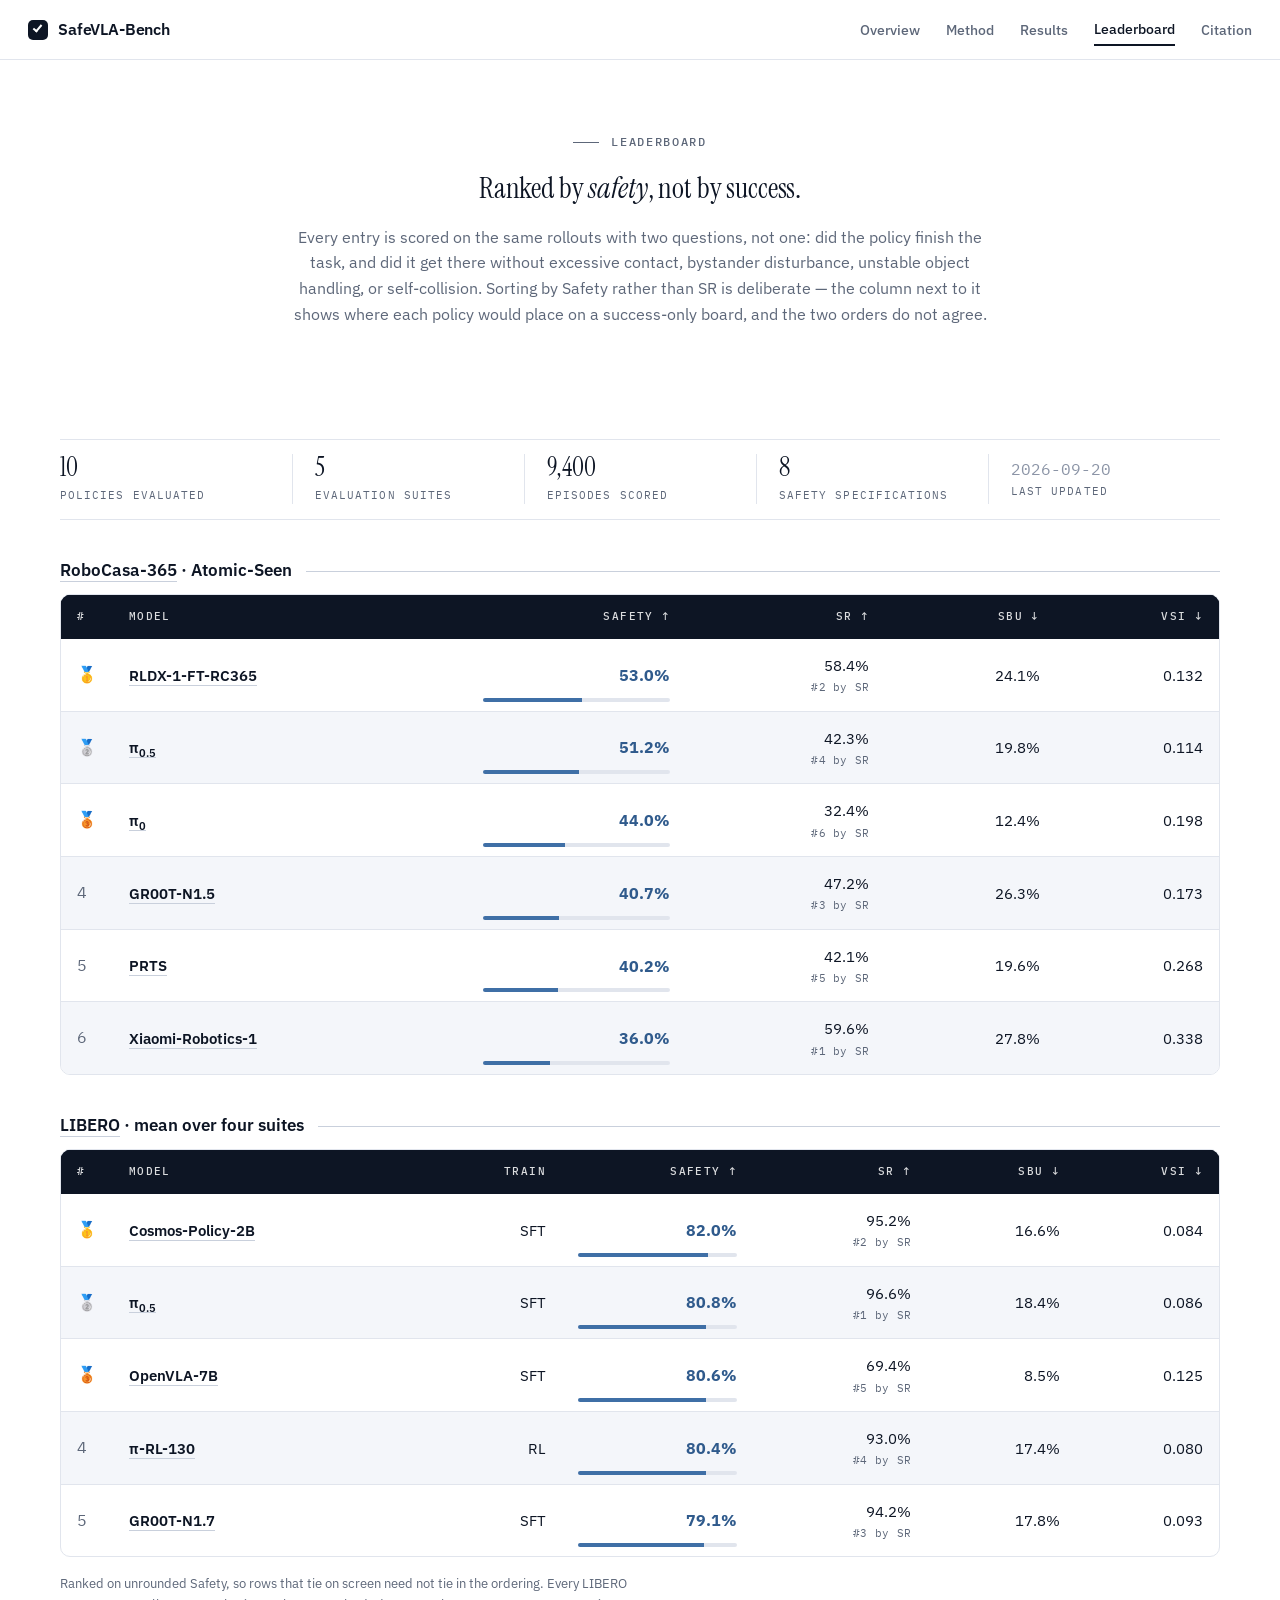
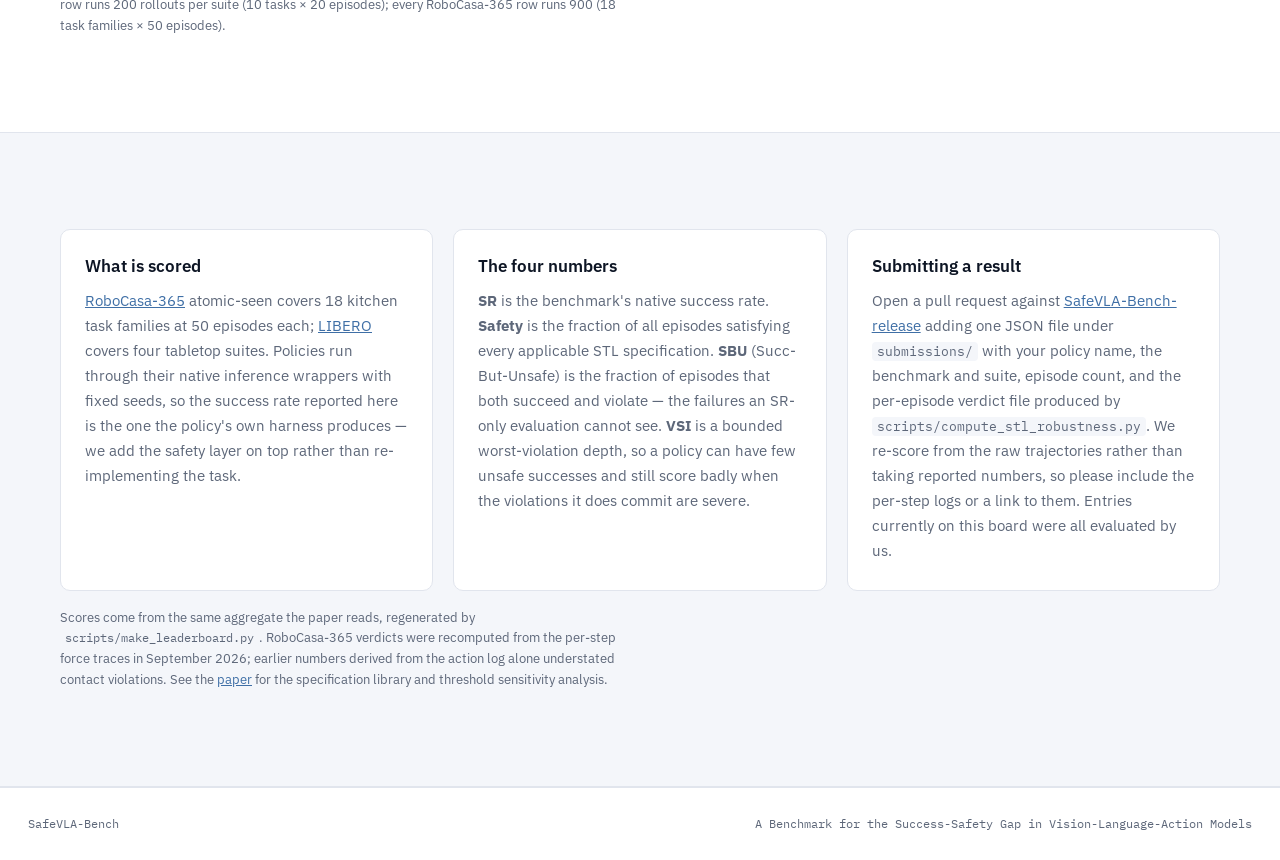
==== leaderboard.html @ de6af4f6 "Put the demonstration videos directly under the leaderboard The overview diagram follows them, so it" ====
<!doctype html>
<html lang="en">
<head>
  <meta charset="utf-8">
  <meta name="viewport" content="width=device-width, initial-scale=1">
  <meta name="description" content="SafeVLA-Bench leaderboard: vision-language-action policies ranked by safety, not by task success rate.">
  <meta name="theme-color" content="#ffffff">
  <meta property="og:title" content="SafeVLA-Bench Leaderboard">
  <meta property="og:description" content="VLA policies ranked by safety. The highest success rate is not the safest policy.">
  <meta property="og:image" content="https://safevla.org/static/images/sbu_teaser_chart.png">
  <meta property="og:type" content="website">
  <meta property="og:url" content="https://safevla.org/leaderboard.html">
  <title>Leaderboard &middot; SafeVLA-Bench</title>
  <link rel="icon" href="data:image/svg+xml,%3Csvg xmlns='http://www.w3.org/2000/svg' viewBox='0 0 64 64'%3E%3Crect width='64' height='64' rx='12' fill='%2310231f'/%3E%3Cpath d='M18 33l8 8 17-20' fill='none' stroke='%23f4f1e8' stroke-width='6' stroke-linecap='round' stroke-linejoin='round'/%3E%3C/svg%3E">
  <link rel="preconnect" href="https://fonts.googleapis.com">
  <link rel="preconnect" href="https://fonts.gstatic.com" crossorigin>
  <link rel="stylesheet" href="https://fonts.googleapis.com/css2?family=IBM+Plex+Mono:wght@400;500&family=IBM+Plex+Sans:wght@400;500;600&family=Instrument+Serif:ital@0;1&display=swap">
  <link rel="stylesheet" href="static/css/index.css?v=20260920-demos2">
</head>
<body>
  <nav class="site-nav" aria-label="Main navigation">
    <a class="brand" href="index.html" aria-label="SafeVLA-Bench home">
      <span class="brand-mark" aria-hidden="true"></span>
      <span>SafeVLA-Bench</span>
    </a>
    <button class="nav-toggle" type="button" aria-label="Toggle navigation" aria-expanded="false">
      <span></span>
      <span></span>
      <span></span>
    </button>
    <div class="nav-links">
      <a href="index.html#overview">Overview</a>
      <a href="index.html#method">Method</a>
      <a href="index.html#results">Results</a>
      <a href="leaderboard.html" class="is-current">Leaderboard</a>
      <a href="index.html#citation">Citation</a>
    </div>
  </nav>

  <header class="hero-stage">
    <div class="hero-content compact">
      <p class="eyebrow">Leaderboard</p>
      <h1>Ranked by <em>safety</em>, not by success.</h1>
      <p class="hero-copy">
        Every entry is scored on the same rollouts with two questions, not one: did the policy
        finish the task, and did it get there without excessive contact, bystander disturbance,
        unstable object handling, or self-collision. Sorting by Safety rather than SR is
        deliberate &mdash; the column next to it shows where each policy would place on a
        success-only board, and the two orders do not agree.
      </p>
    </div>
  </header>

  <main>
    <section class="section-block" id="board">
      <div class="section-inner">

        <!-- LEADERBOARD-STATS:START -->
<dl class="board-stats"><div><dt>10</dt><dd>policies evaluated</dd></div><div><dt>5</dt><dd>evaluation suites</dd></div><div><dt>9,400</dt><dd>episodes scored</dd></div><div><dt>8</dt><dd>safety specifications</dd></div><div><dt>2026-09-20</dt><dd>last updated</dd></div></dl>
<!-- LEADERBOARD-STATS:END -->

        <h3 class="board-title"><span><a href="https://robocasa.ai/">RoboCasa-365</a> &middot; Atomic-Seen</span></h3>
        <!-- LEADERBOARD-ROBOCASA:START -->
<div class="table-block">
<table>
<thead><tr>
<th>#</th>
<th>Model</th>
<th>Safety &uarr;</th>
<th>SR &uarr;</th>
<th>SBU &darr;</th>
<th>VSI &darr;</th>
</tr></thead>
<tbody>
<tr><td class="rank">&#129351;</td><td><a href="https://huggingface.co/RLWRLD/RLDX-1-FT-RC365">RLDX-1-FT-RC365</a></td><td class="lead">53.0%</td><td>58.4%<span class="sr-rank">#2 by SR</span></td><td>24.1%</td><td>0.132</td></tr>
<tr><td class="rank">&#129352;</td><td><a href="https://github.com/Physical-Intelligence/openpi">&pi;<sub>0.5</sub></a></td><td class="lead">51.2%</td><td>42.3%<span class="sr-rank">#4 by SR</span></td><td>19.8%</td><td>0.114</td></tr>
<tr><td class="rank">&#129353;</td><td><a href="https://github.com/Physical-Intelligence/openpi">&pi;<sub>0</sub></a></td><td class="lead">44.0%</td><td>32.4%<span class="sr-rank">#6 by SR</span></td><td>12.4%</td><td>0.198</td></tr>
<tr><td class="rank">4</td><td><a href="https://huggingface.co/nvidia/GR00T-N1.5-3B">GR00T-N1.5</a></td><td class="lead">40.7%</td><td>47.2%<span class="sr-rank">#3 by SR</span></td><td>26.3%</td><td>0.173</td></tr>
<tr><td class="rank">5</td><td><a href="https://huggingface.co/TeleEmbodied/PRTS-RoboCasa365">PRTS</a></td><td class="lead">40.2%</td><td>42.1%<span class="sr-rank">#5 by SR</span></td><td>19.6%</td><td>0.268</td></tr>
<tr><td class="rank">6</td><td><a href="https://huggingface.co/XiaomiRobotics/Xiaomi-Robotics-1-RoboCasa365">Xiaomi-Robotics-1</a></td><td class="lead">36.0%</td><td>59.6%<span class="sr-rank">#1 by SR</span></td><td>27.8%</td><td>0.338</td></tr>
</tbody>
</table>
</div>
<!-- LEADERBOARD-ROBOCASA:END -->

        <h3 class="board-title"><span><a href="https://libero-project.github.io/">LIBERO</a> &middot; mean over four suites</span></h3>
        <!-- LEADERBOARD-LIBERO:START -->
<div class="table-block">
<table>
<thead><tr>
<th>#</th>
<th>Model</th>
<th>Train</th>
<th>Safety &uarr;</th>
<th>SR &uarr;</th>
<th>SBU &darr;</th>
<th>VSI &darr;</th>
</tr></thead>
<tbody>
<tr><td class="rank">&#129351;</td><td><a href="https://github.com/NVlabs/cosmos-policy">Cosmos-Policy-2B</a></td><td>SFT</td><td class="lead">82.0%</td><td>95.2%<span class="sr-rank">#2 by SR</span></td><td>16.6%</td><td>0.084</td></tr>
<tr><td class="rank">&#129352;</td><td><a href="https://github.com/Physical-Intelligence/openpi">&pi;<sub>0.5</sub></a></td><td>SFT</td><td class="lead">80.8%</td><td>96.6%<span class="sr-rank">#1 by SR</span></td><td>18.4%</td><td>0.086</td></tr>
<tr><td class="rank">&#129353;</td><td><a href="https://openvla.github.io/">OpenVLA-7B</a></td><td>SFT</td><td class="lead">80.6%</td><td>69.4%<span class="sr-rank">#5 by SR</span></td><td>8.5%</td><td>0.125</td></tr>
<tr><td class="rank">4</td><td><a href="https://huggingface.co/RLinf/RLinf-Pi05-PPO-LIBERO-130">&pi;-RL-130</a></td><td>RL</td><td class="lead">80.4%</td><td>93.0%<span class="sr-rank">#4 by SR</span></td><td>17.4%</td><td>0.080</td></tr>
<tr><td class="rank">5</td><td><a href="https://huggingface.co/nvidia/GR00T-N1.7-3B">GR00T-N1.7</a></td><td>SFT</td><td class="lead">79.1%</td><td>94.2%<span class="sr-rank">#3 by SR</span></td><td>17.8%</td><td>0.093</td></tr>
</tbody>
</table>
</div>
<p class="table-note">Ranked on unrounded Safety, so rows that tie on screen need not tie in the ordering. Every LIBERO row runs 200 rollouts per suite (10 tasks &times; 20 episodes); every RoboCasa-365 row runs 900 (18 task families &times; 50 episodes).</p>
<!-- LEADERBOARD-LIBERO:END -->
      </div>
    </section>

    <section class="section-block light" id="about">
      <div class="section-inner">
        <div class="metrics-grid">
          <article class="result-panel">
            <h3>What is scored</h3>
            <p>
              <a href="https://robocasa.ai/">RoboCasa-365</a> atomic-seen covers 18 kitchen task families at 50
              episodes each; <a href="https://libero-project.github.io/">LIBERO</a> covers four tabletop suites. Policies run through their native inference wrappers with
              fixed seeds, so the success rate reported here is the one the policy's own harness
              produces &mdash; we add the safety layer on top rather than re-implementing the task.
            </p>
          </article>
          <article class="result-panel">
            <h3>The four numbers</h3>
            <p>
              <strong>SR</strong> is the benchmark's native success rate. <strong>Safety</strong> is
              the fraction of all episodes satisfying every applicable STL specification.
              <strong>SBU</strong> (Succ-But-Unsafe) is the fraction of episodes that both succeed
              and violate &mdash; the failures an SR-only evaluation cannot see.
              <strong>VSI</strong> is a bounded worst-violation depth, so a policy can have few
              unsafe successes and still score badly when the violations it does commit are severe.
            </p>
          </article>
          <article class="result-panel">
            <h3>Submitting a result</h3>
            <p>
              Open a pull request against
              <a href="https://github.com/JFan5/SafeVLA-Bench-release">SafeVLA-Bench-release</a>
              adding one JSON file under <code>submissions/</code> with your policy name, the
              benchmark and suite, episode count, and the per-episode verdict file produced by
              <code>scripts/compute_stl_robustness.py</code>. We re-score from the raw trajectories
              rather than taking reported numbers, so please include the per-step logs or a link to
              them. Entries currently on this board were all evaluated by us.
            </p>
          </article>
        </div>

        <p class="table-note">
          Scores come from the same aggregate the paper reads, regenerated by
          <code>scripts/make_leaderboard.py</code>. RoboCasa-365 verdicts were recomputed from the
          per-step force traces in September 2026; earlier numbers derived from the action log alone
          understated contact violations. See the
          <a href="https://arxiv.org/abs/2606.00773">paper</a> for the specification library and
          threshold sensitivity analysis.
        </p>
      </div>
    </section>
  </main>

  <footer class="site-footer">
    <span>SafeVLA-Bench</span>
    <span>A Benchmark for the Success-Safety Gap in Vision-Language-Action Models</span>
  </footer>

  <script src="static/js/index.js?v=20260919-safety-bar"></script>

  <!-- GoatCounter: privacy-friendly, cookieless analytics -->
  <script data-goatcounter="https://jialiangfan.goatcounter.com/count"
          async src="//gc.zgo.at/count.js"></script>
</body>
</html>
---- static/css/index.css ----
/* SafeVLA-Bench site stylesheet.
   Palette follows the paper figures: steel blue = safe success,
   vermilion = success-but-unsafe, navy ink for page chrome. */

:root {
  --ink: #0d1524;
  --ink-2: #16213a;
  --paper: #ffffff;
  --paper-2: #f4f6fa;
  --line: #e1e5ed;
  --line-strong: #c9d0dc;
  --text: #17203a;
  --muted: #5d6779;
  --faint: #8b94a6;
  --vermilion: #e4522a;
  --vermilion-deep: #bf3f1c;
  --vermilion-tint: #fdeee8;
  --steel: #3f6fa6;
  --steel-tint: #e9f0f8;
  --green: #3e8e55;
  --green-tint: #e8f4ec;
  --serif: "Instrument Serif", "Iowan Old Style", "Times New Roman", serif;
  --sans: "IBM Plex Sans", "Helvetica Neue", Arial, sans-serif;
  --mono: "IBM Plex Mono", ui-monospace, SFMono-Regular, Menlo, monospace;
  --radius: 10px;
  --max: 1160px;
  --shadow-sm: 0 12px 32px -18px rgba(13, 21, 36, 0.25);
}

/* ---- Base ------------------------------------------------------------- */

*,
*::before,
*::after {
  box-sizing: border-box;
}

html {
  scroll-behavior: smooth;
  -webkit-text-size-adjust: 100%;
}

body {
  margin: 0;
  background: var(--paper);
  color: var(--text);
  font-family: var(--sans);
  font-size: 16px;
  line-height: 1.6;
  -webkit-font-smoothing: antialiased;
}

a {
  color: inherit;
}

img,
video {
  display: block;
  max-width: 100%;
}

h1,
h2,
h3,
p,
dl,
dd,
dt,
figure,
pre {
  margin: 0;
}

code {
  font-family: var(--mono);
}

sub {
  font-size: 0.72em;
  line-height: 0;
}

a:focus-visible,
button:focus-visible {
  outline: 2px solid var(--vermilion);
  outline-offset: 3px;
}

/* ---- Navigation ------------------------------------------------------- */

.site-nav {
  align-items: center;
  backdrop-filter: blur(12px);
  -webkit-backdrop-filter: blur(12px);
  background: rgba(255, 255, 255, 0.92);
  border-bottom: 1px solid var(--line);
  color: var(--ink);
  display: flex;
  gap: 28px;
  height: 60px;
  justify-content: space-between;
  padding: 0 28px;
  position: sticky;
  top: 0;
  z-index: 20;
}

.brand {
  align-items: center;
  display: inline-flex;
  font-size: 0.98rem;
  font-weight: 600;
  gap: 10px;
  letter-spacing: -0.01em;
  line-height: 1;
  text-decoration: none;
}

.brand-mark {
  background: var(--ink);
  border-radius: 5px;
  display: inline-block;
  height: 20px;
  position: relative;
  width: 20px;
}

.brand-mark::after {
  border-bottom: 2.5px solid #fff;
  border-right: 2.5px solid #fff;
  content: "";
  height: 9px;
  left: 6.5px;
  position: absolute;
  top: 3px;
  transform: rotate(40deg);
  width: 5px;
}

.nav-links {
  align-items: center;
  display: flex;
  gap: 26px;
}

.nav-links a {
  color: var(--muted);
  font-size: 0.9rem;
  font-weight: 500;
  padding: 4px 0;
  text-decoration: none;
  transition: color 0.18s ease;
}

.nav-links a:hover {
  color: var(--ink);
}

.nav-links a.is-current {
  border-bottom: 2px solid var(--ink);
  color: var(--ink);
}

.nav-toggle {
  background: transparent;
  border: 0;
  cursor: pointer;
  display: none;
  height: 38px;
  padding: 8px;
  width: 42px;
}

.nav-toggle span {
  background: var(--ink);
  display: block;
  height: 2px;
  margin: 5px 0;
  width: 22px;
}

/* ---- Hero ------------------------------------------------------------- */

.hero-stage {
  background: var(--paper);
  color: var(--ink);
  text-align: center;
}

.hero-content {
  margin: 0 auto;
  max-width: var(--max);
  padding: 36px 28px 36px;
}

.hero-content.compact {
  padding: 72px 28px 16px;
}

.eyebrow,
.section-kicker {
  color: var(--vermilion);
  font-family: var(--mono);
  font-size: 0.76rem;
  font-weight: 500;
  letter-spacing: 0.14em;
  margin: 0 0 20px;
  text-transform: uppercase;
}

.eyebrow::before,
.section-kicker::before {
  background: currentColor;
  content: "";
  display: inline-block;
  height: 1px;
  margin-right: 12px;
  vertical-align: middle;
  width: 26px;
}

.hero-content .eyebrow {
  color: var(--muted);
}

h1 {
  font-family: var(--serif);
  font-size: clamp(1.5rem, 2.3vw, 2rem);
  font-weight: 400;
  letter-spacing: -0.005em;
  line-height: 1.2;
  margin: 0 auto;
}

h1 em {
  font-style: italic;
}

.hero-content.compact h1 {
  font-size: clamp(1.5rem, 2.3vw, 2rem);
}

.hero-copy {
  color: var(--muted);
  font-size: 1rem;
  line-height: 1.6;
  margin: 18px auto 0;
  max-width: 720px;
}

.hero-actions {
  display: flex;
  flex-wrap: wrap;
  gap: 12px;
  justify-content: center;
  margin-top: 24px;
}

.action-button {
  align-items: center;
  border: 1px solid transparent;
  border-radius: 8px;
  display: inline-flex;
  font-size: 0.95rem;
  font-weight: 600;
  gap: 10px;
  min-height: 46px;
  padding: 0 18px;
  text-decoration: none;
  transition: background 0.18s ease, border-color 0.18s ease, transform 0.18s ease;
}

.action-button.primary {
  background: var(--ink);
  color: #fff;
}

.action-button.primary:hover {
  background: var(--ink-2);
}

.action-button.secondary {
  background: var(--paper);
  border-color: var(--line-strong);
  color: var(--ink);
}

.action-button.secondary:hover {
  background: var(--paper-2);
  border-color: var(--ink);
}

.action-button:hover {
  transform: translateY(-1px);
}

.button-mark {
  background: rgba(255, 255, 255, 0.18);
  border-radius: 4px;
  font-family: var(--mono);
  font-size: 0.7rem;
  font-weight: 500;
  letter-spacing: 0.06em;
  line-height: 1;
  padding: 5px 6px;
}

.secondary .button-mark {
  background: var(--paper-2);
}

.hero-below {
  margin: 0 auto;
  max-width: var(--max);
  padding: 0 28px 24px;
}

.hero-diagram {
  background: #fff;
  border: 1px solid var(--line);
  border-radius: 10px;
  padding: 12px;
}

.hero-diagram img {
  border-radius: 6px;
  margin: 0 auto;
}

.hero-stats {
  display: grid;
  grid-template-columns: repeat(3, minmax(0, 1fr));
  margin: 48px 0 0;
}

.hero-stats div {
  padding: 22px 28px 0 0;
}

.hero-stats div + div {
  border-left: 1px solid var(--line);
  padding-left: 28px;
}

.hero-stats dt {
  color: var(--ink);
  font-family: var(--serif);
  font-size: 2.8rem;
  font-variant-numeric: tabular-nums;
  line-height: 1;
}

.hero-stats dd {
  color: var(--muted);
  font-size: 0.92rem;
  line-height: 1.4;
  margin: 10px 0 0;
  max-width: 28ch;
}

/* ---- Sections --------------------------------------------------------- */

.section-block {
  padding: 96px 28px;
}

.section-block.light {
  background: var(--paper-2);
  border-bottom: 1px solid var(--line);
  border-top: 1px solid var(--line);
}


.section-inner {
  margin: 0 auto;
  max-width: var(--max);
}

.two-column {
  align-items: start;
  display: grid;
  gap: 56px;
  grid-template-columns: minmax(240px, 0.9fr) minmax(0, 1.1fr);
}

h2 {
  color: var(--ink);
  font-family: var(--serif);
  font-size: clamp(2rem, 3.4vw, 2.9rem);
  font-weight: 400;
  letter-spacing: -0.01em;
  line-height: 1.08;
}

h3 {
  color: var(--ink);
  font-size: 1.05rem;
  font-weight: 600;
  line-height: 1.3;
  margin: 0 0 10px;
}

.body-copy p,
.section-heading p:not(.section-kicker),
.result-panel p,
.metric-card p,
.method-detail p {
  color: var(--muted);
}

.body-copy p {
  font-size: 1.05rem;
  line-height: 1.7;
}

.body-copy p + p {
  margin-top: 18px;
}

.section-heading {
  max-width: 820px;
}

.section-heading p:not(.section-kicker) {
  font-size: 1.05rem;
  line-height: 1.7;
  margin-top: 20px;
}

.section-heading.compact {
  margin-bottom: 36px;
}

/* ---- Metric cards ----------------------------------------------------- */

.metrics-grid {
  display: grid;
  gap: 20px;
  grid-template-columns: repeat(3, minmax(0, 1fr));
}

.metric-card,
.result-panel,
.video-card,
.table-block {
  background: var(--paper);
  border: 1px solid var(--line);
  border-radius: var(--radius);
  padding: 26px 24px;
}

.metric-card {
  overflow: hidden;
  position: relative;
}

.metric-card::before {
  background: var(--steel);
  content: "";
  height: 3px;
  inset: 0 0 auto;
  position: absolute;
}

.metric-card:has(.metric-icon.warm)::before {
  background: var(--vermilion);
}

.metric-card:has(.metric-icon.cool)::before {
  background: var(--green);
}

.metric-card p,
.result-panel p {
  font-size: 0.95rem;
  line-height: 1.65;
}

.metric-icon {
  align-items: center;
  background: var(--steel-tint);
  border-radius: 6px;
  color: var(--steel);
  display: inline-flex;
  font-family: var(--mono);
  font-size: 0.8rem;
  font-weight: 500;
  height: 34px;
  letter-spacing: 0.04em;
  margin-bottom: 20px;
  padding: 0 10px;
}

.metric-icon.warm {
  background: var(--vermilion-tint);
  color: var(--vermilion-deep);
}

.metric-icon.cool {
  background: var(--green-tint);
  color: var(--green);
}

/* ---- Method ----------------------------------------------------------- */

.method-flow {
  display: grid;
  gap: 18px;
  grid-template-columns: repeat(4, minmax(0, 1fr));
  margin-top: 48px;
}

.method-step {
  background: var(--paper);
  border: 1px solid var(--line);
  border-radius: var(--radius);
  padding: 24px 22px 26px;
  transition: box-shadow 0.25s ease, transform 0.25s ease;
}

.method-step:hover {
  box-shadow: var(--shadow-sm);
  transform: translateY(-3px);
}

.method-step span {
  color: var(--vermilion);
  display: block;
  font-family: var(--serif);
  font-size: 2.2rem;
  font-style: italic;
  line-height: 1;
  margin-bottom: 18px;
}

.method-step span::before {
  content: "0";
}

.method-step p {
  color: var(--muted);
  font-size: 0.92rem;
  line-height: 1.55;
}

.method-details {
  display: grid;
  gap: 20px;
  grid-template-columns: repeat(3, minmax(0, 1fr));
  margin-top: 20px;
}

.method-detail {
  background: var(--paper-2);
  border: 1px solid var(--line);
  border-radius: var(--radius);
  padding: 26px 24px;
}

.method-detail p {
  font-size: 0.95rem;
  line-height: 1.6;
}

.method-detail ul {
  color: var(--muted);
  font-size: 0.92rem;
  line-height: 1.55;
  list-style: none;
  margin: 16px 0 0;
  padding: 0;
}

.method-detail li {
  padding-left: 18px;
  position: relative;
}

.method-detail li::before {
  background: var(--vermilion);
  content: "";
  height: 1px;
  left: 0;
  position: absolute;
  top: 0.75em;
  width: 8px;
}

.method-detail li + li {
  margin-top: 10px;
}

.method-detail strong {
  color: var(--ink);
  font-weight: 600;
}

/* ---- Results ---------------------------------------------------------- */

.figure-wrap {
  margin-top: 44px;
}

.figure-wrap img {
  background: #fff;
  border: 1px solid var(--line);
  border-radius: 12px;
  box-shadow: var(--shadow-sm);
  padding: 10px;
  width: 100%;
}

.result-panels {
  counter-reset: panel;
  display: grid;
  gap: 20px;
  grid-template-columns: repeat(3, minmax(0, 1fr));
  margin-top: 36px;
}

.result-panels .result-panel h3::before {
  color: var(--vermilion);
  content: counter(panel, decimal-leading-zero);
  counter-increment: panel;
  font-family: var(--mono);
  font-size: 0.72rem;
  font-weight: 500;
  letter-spacing: 0.1em;
  margin-right: 10px;
  vertical-align: 2px;
}

.result-panel a {
  color: var(--steel);
}

.result-panel code {
  background: var(--paper-2);
  border-radius: 4px;
  font-size: 0.85em;
  padding: 1px 5px;
}

.home-boards {
  display: grid;
  gap: 28px;
  margin-top: 26px;
}

/* Home leaderboard: sits right under the title, so keep its header short. */
#leaderboard {
  padding-top: 28px;
}

#leaderboard h2 {
  font-size: 1.75rem;
}

#leaderboard .section-heading {
  margin-bottom: 18px;
}

#leaderboard .section-heading p:not(.section-kicker) {
  font-size: 0.95rem;
  margin-top: 8px;
}

#leaderboard .section-kicker {
  margin-bottom: 12px;
}

.hero-copy strong {
  color: var(--ink);
  font-weight: 600;
}

/* Coverage strip above the boards: what was evaluated, and when. */
.board-stats {
  border-bottom: 1px solid var(--line);
  border-top: 1px solid var(--line);
  display: flex;
  flex-wrap: wrap;
  margin: 0;
  padding: 14px 0 15px;
}

.board-stats div {
  flex: 1 1 130px;
  padding: 0 22px;
}

.board-stats div + div {
  border-left: 1px solid var(--line);
}

.board-stats div:first-child {
  padding-left: 0;
}

.board-stats dt {
  color: var(--ink);
  font-family: var(--serif);
  font-size: 1.6rem;
  font-variant-numeric: tabular-nums;
  line-height: 1.1;
}

.board-stats dd {
  color: var(--muted);
  font-family: var(--mono);
  font-size: 0.66rem;
  letter-spacing: 0.1em;
  margin: 5px 0 0;
  text-transform: uppercase;
}

/* The date reads as a label, not a measurement. */
.board-stats div:last-child dt {
  color: var(--faint);
  font-family: var(--mono);
  font-size: 1rem;
  letter-spacing: 0;
  padding-top: 0.42rem;
}

.board-title {
  align-items: center;
  display: flex;
  font-size: 1.05rem;
  gap: 14px;
  margin: 0 0 12px;
}

.board-title span {
  white-space: nowrap;
}

.board-title::after {
  background: var(--line-strong);
  content: "";
  flex: 1;
  height: 1px;
}

.table-block + .hero-copy strong {
  color: var(--ink);
  font-weight: 600;
}

/* Coverage strip above the boards: what was evaluated, and when. */
.board-stats {
  border-bottom: 1px solid var(--line);
  border-top: 1px solid var(--line);
  display: flex;
  flex-wrap: wrap;
  margin: 0;
  padding: 14px 0 15px;
}

.board-stats div {
  flex: 1 1 130px;
  padding: 0 22px;
}

.board-stats div + div {
  border-left: 1px solid var(--line);
}

.board-stats div:first-child {
  padding-left: 0;
}

.board-stats dt {
  color: var(--ink);
  font-family: var(--serif);
  font-size: 1.6rem;
  font-variant-numeric: tabular-nums;
  line-height: 1.1;
}

.board-stats dd {
  color: var(--muted);
  font-family: var(--mono);
  font-size: 0.66rem;
  letter-spacing: 0.1em;
  margin: 5px 0 0;
  text-transform: uppercase;
}

/* The date reads as a label, not a measurement. */
.board-stats div:last-child dt {
  color: var(--faint);
  font-family: var(--mono);
  font-size: 1rem;
  letter-spacing: 0;
  padding-top: 0.42rem;
}

.board-title {
  margin-top: 40px;
}

/* ---- Tables ----------------------------------------------------------- */

.table-block {
  overflow-x: auto;
  padding: 0;
}

table {
  border-collapse: collapse;
  font-size: 0.95rem;
  font-variant-numeric: tabular-nums;
  min-width: 560px;
  width: 100%;
}

th,
td {
  text-align: right;
  white-space: nowrap;
}

/* Row-level backgrounds: per-cell fills leave hairline gaps in Chrome. */
thead tr {
  background: var(--ink);
}

th {
  background: var(--ink);
  box-shadow: -1px 0 0 var(--ink), 1px 0 0 var(--ink); /* cover sub-pixel seams */
  color: rgba(255, 255, 255, 0.85);
  font-family: var(--mono);
  font-size: 0.7rem;
  font-weight: 500;
  letter-spacing: 0.12em;
  padding: 13px 16px;
  text-transform: uppercase;
}

td {
  border-bottom: 1px solid var(--line);
  color: var(--ink);
  padding: 14px 16px;
}

tbody tr:nth-child(even) {
  background-color: var(--paper-2);
}

tbody tr:last-child td {
  border-bottom: 0;
}

tbody tr:hover {
  background-color: #e9eef6;
}

th:first-child,
td:first-child,
th:nth-child(2),
td:nth-child(2) {
  text-align: left;
}

td:nth-child(2) {
  font-weight: 600;
}

td a,
.board-title a {
  border-bottom: 1px solid var(--line-strong);
  color: inherit;
  text-decoration: none;
}

td a:hover,
.board-title a:hover {
  border-bottom-color: var(--ink);
}

td.rank {
  color: var(--muted);
  font-family: var(--mono);
  font-size: 1rem;
  width: 1%;
}

/* --w is set by index.js from the cell's own percentage. */
td.lead {
  color: #2f5a8c;
  font-size: 1.02rem;
  font-weight: 700;
  position: relative;
}

td.lead::after {
  background: linear-gradient(90deg, var(--steel) var(--w, 0%), var(--line) 0);
  border-radius: 2px;
  bottom: 9px;
  content: "";
  height: 4px;
  left: 16px;
  position: absolute;
  right: 16px;
}

td.dim {
  color: var(--muted);
}

/* Where this policy would place on a success-only board. */
.sr-rank {
  color: var(--muted);
  display: block;
  font-family: var(--mono);
  font-size: 0.68rem;
  font-weight: 400;
  letter-spacing: 0.02em;
  margin-top: 2px;
}

.table-note {
  color: var(--muted);
  font-size: 0.84rem;
  line-height: 1.55;
  margin-top: 16px;
  max-width: 72ch;
}

.table-note a {
  color: var(--steel);
}

.table-note code {
  background: var(--paper-2);
  border-radius: 4px;
  font-size: 0.9em;
  padding: 1px 5px;
}

/* ---- Videos ----------------------------------------------------------- */

.video-grid {
  display: grid;
  gap: 20px;
  grid-template-columns: repeat(3, minmax(0, 1fr));
}

.video-card {
  overflow: hidden;
  padding: 0;
}

.video-card video {
  aspect-ratio: 16 / 9;
  background: var(--ink);
  object-fit: cover;
  width: 100%;
}

.video-card h3 {
  margin: 0;
  min-height: 3.4em;
  padding: 18px 20px 8px;
}

.constraint-note {
  color: var(--muted);
  font-size: 0.88rem;
  line-height: 1.45;
  padding: 0 20px 20px;
}

.constraint-note span {
  color: var(--vermilion);
  display: block;
  font-family: var(--mono);
  font-size: 0.68rem;
  font-weight: 500;
  letter-spacing: 0.12em;
  margin-bottom: 6px;
  text-transform: uppercase;
}

.constraint-note code {
  background: var(--vermilion-tint);
  border-radius: 5px;
  color: var(--vermilion-deep);
  display: inline-block;
  font-size: 0.78rem;
  margin-top: 6px;
  max-width: 100%;
  overflow-wrap: anywhere;
  padding: 3px 7px;
}

/* ---- Citation --------------------------------------------------------- */

.citation-section {
  background: var(--paper-2);
  border-top: 1px solid var(--line);
}

.citation-inner {
  align-items: start;
  display: grid;
  gap: 48px;
  grid-template-columns: minmax(200px, 0.6fr) minmax(0, 1.4fr);
}

.bibtex-panel {
  position: relative;
  width: 100%;
}

.bibtex-block {
  background: var(--paper);
  border: 1px solid var(--line);
  border-radius: var(--radius);
  color: var(--ink);
  font-family: var(--mono);
  font-size: 0.84rem;
  line-height: 1.6;
  overflow-x: auto;
  padding: 24px 96px 24px 24px;
  white-space: pre;
  width: 100%;
}

.bibtex-block code {
  color: inherit;
}

.copy-button {
  background: var(--ink);
  border: 0;
  border-radius: 6px;
  color: #fff;
  cursor: pointer;
  font-family: var(--sans);
  font-size: 0.8rem;
  font-weight: 600;
  min-width: 62px;
  padding: 8px 12px;
  position: absolute;
  right: 12px;
  top: 12px;
  transition: background 0.18s ease;
}

.copy-button:hover {
  background: var(--ink-2);
}

.copy-button.is-copied {
  background: var(--green);
}

/* ---- Footer ----------------------------------------------------------- */

.site-footer {
  align-items: center;
  background: var(--paper);
  border-top: 1px solid var(--line);
  color: var(--muted);
  display: flex;
  font-family: var(--mono);
  font-size: 0.78rem;
  gap: 16px;
  justify-content: space-between;
  padding: 26px 28px;
}

/* ---- Motion ----------------------------------------------------------- */

@keyframes rise {
  from {
    opacity: 0;
    transform: translateY(14px);
  }
  to {
    opacity: 1;
    transform: none;
  }
}

.hero-content > * {
  animation: rise 0.7s cubic-bezier(0.2, 0.7, 0.2, 1) both;
}

.hero-content > :nth-child(1) { animation-delay: 0.05s; }
.hero-content > :nth-child(2) { animation-delay: 0.15s; }
.hero-content > :nth-child(3) { animation-delay: 0.25s; }
.hero-content > :nth-child(4) { animation-delay: 0.35s; }

.hero-below {
  animation: rise 0.8s cubic-bezier(0.2, 0.7, 0.2, 1) 0.4s both;
}

@media (prefers-reduced-motion: reduce) {
  *,
  *::before,
  *::after {
    animation: none !important;
    transition: none !important;
  }

  html {
    scroll-behavior: auto;
  }
}

/* ---- Responsive ------------------------------------------------------- */

@media (max-width: 960px) {
  .two-column,
  .method-flow,
  .method-details,
  .metrics-grid,
  .result-panels,
  .video-grid,
  .citation-inner {
    grid-template-columns: 1fr;
  }

  .two-column {
    gap: 28px;
  }

  .hero-stats {
    grid-template-columns: 1fr;
  }

  .hero-stats div + div {
    border-left: 0;
    border-top: 1px solid var(--line);
    margin-top: 20px;
    padding-left: 0;
  }
}

@media (max-width: 720px) {
  .site-nav {
    padding: 0 18px;
  }

  .nav-toggle {
    display: block;
  }

  .nav-links {
    background: var(--paper);
    border-bottom: 1px solid var(--line);
    display: none;
    flex-direction: column;
    gap: 0;
    left: 0;
    padding: 8px 20px 16px;
    position: absolute;
    right: 0;
    top: 60px;
  }

  .nav-links.is-open {
    display: flex;
  }

  .nav-links a {
    border-bottom: 1px solid var(--line);
    padding: 12px 0;
    width: 100%;
  }

  .nav-links a.is-current {
    border-bottom-color: var(--ink);
  }

  .hero-content {
    padding: 56px 20px 36px;
  }

  .hero-content.compact {
    padding: 48px 20px 40px;
  }

  .hero-below {
    padding: 0 20px 16px;
  }

  .hero-copy {
    font-size: 1.02rem;
  }

  .section-block {
    padding: 64px 20px;
  }

  .bibtex-block {
    padding-right: 24px;
    padding-top: 56px;
  }

  .site-footer {
    align-items: flex-start;
    flex-direction: column;
    gap: 8px;
  }
}
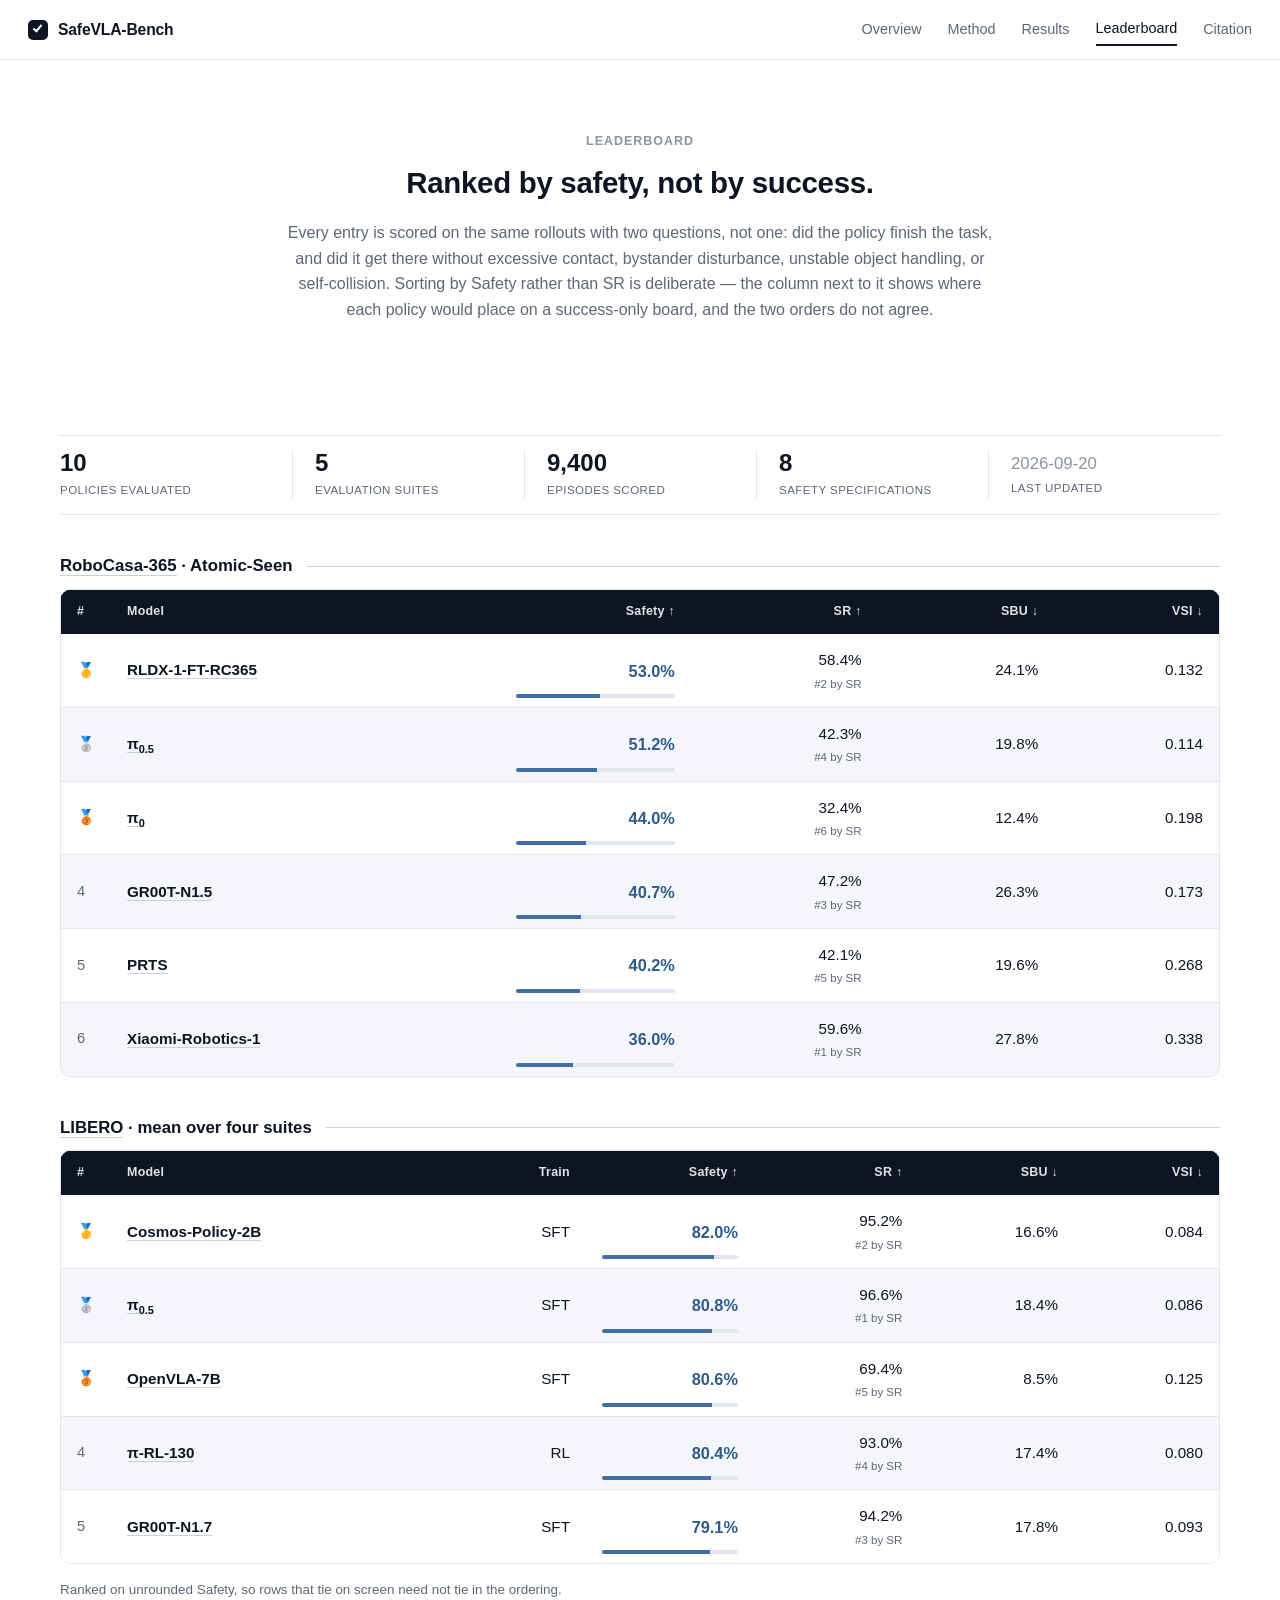
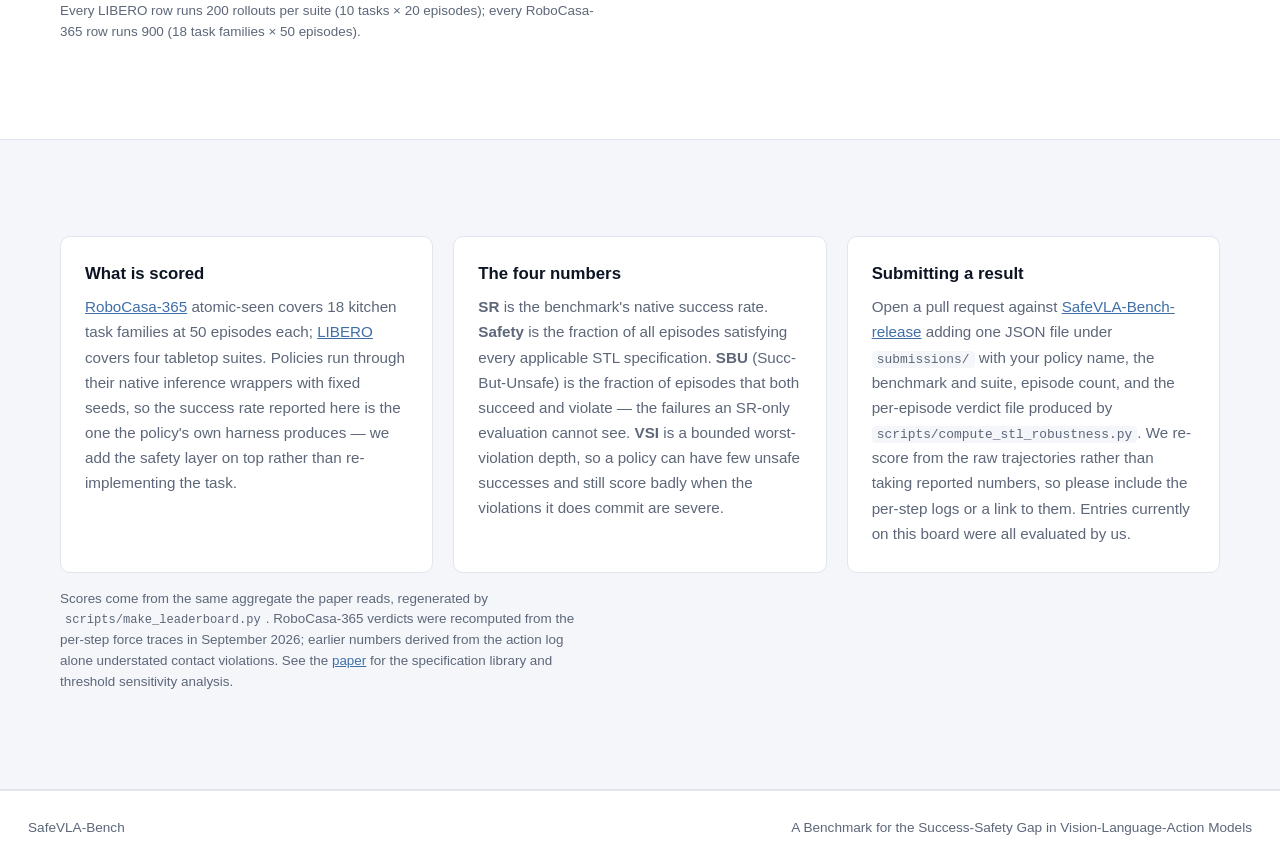
==== commit b3c36a2d: "Drop the display typeface for a plain system sans Instrument Serif and IBM Plex are gone, along with" ====
--- a/leaderboard.html
+++ b/leaderboard.html
@@ -12,10 +12,7 @@
   <meta property="og:url" content="https://safevla.org/leaderboard.html">
   <title>Leaderboard &middot; SafeVLA-Bench</title>
   <link rel="icon" href="data:image/svg+xml,%3Csvg xmlns='http://www.w3.org/2000/svg' viewBox='0 0 64 64'%3E%3Crect width='64' height='64' rx='12' fill='%2310231f'/%3E%3Cpath d='M18 33l8 8 17-20' fill='none' stroke='%23f4f1e8' stroke-width='6' stroke-linecap='round' stroke-linejoin='round'/%3E%3C/svg%3E">
-  <link rel="preconnect" href="https://fonts.googleapis.com">
-  <link rel="preconnect" href="https://fonts.gstatic.com" crossorigin>
-  <link rel="stylesheet" href="https://fonts.googleapis.com/css2?family=IBM+Plex+Mono:wght@400;500&family=IBM+Plex+Sans:wght@400;500;600&family=Instrument+Serif:ital@0;1&display=swap">
-  <link rel="stylesheet" href="static/css/index.css?v=20260920-demos2">
+  <link rel="stylesheet" href="static/css/index.css?v=20260920-plainfont3">
 </head>
 <body>
   <nav class="site-nav" aria-label="Main navigation">
--- a/static/css/index.css
+++ b/static/css/index.css
@@ -19,9 +19,8 @@
   --steel-tint: #e9f0f8;
   --green: #3e8e55;
   --green-tint: #e8f4ec;
-  --serif: "Instrument Serif", "Iowan Old Style", "Times New Roman", serif;
-  --sans: "IBM Plex Sans", "Helvetica Neue", Arial, sans-serif;
-  --mono: "IBM Plex Mono", ui-monospace, SFMono-Regular, Menlo, monospace;
+  --sans: -apple-system, BlinkMacSystemFont, "Segoe UI", Roboto, "Helvetica Neue", Arial, sans-serif;
+  --mono: ui-monospace, SFMono-Regular, Menlo, Consolas, "Liberation Mono", monospace;
   --radius: 10px;
   --max: 1160px;
   --shadow-sm: 0 12px 32px -18px rgba(13, 21, 36, 0.25);
@@ -200,41 +199,24 @@
 
 .eyebrow,
 .section-kicker {
-  color: var(--vermilion);
-  font-family: var(--mono);
-  font-size: 0.76rem;
-  font-weight: 500;
-  letter-spacing: 0.14em;
-  margin: 0 0 20px;
+  color: var(--faint);
+  font-size: 0.78rem;
+  font-weight: 600;
+  letter-spacing: 0.08em;
+  margin: 0 0 12px;
   text-transform: uppercase;
 }
 
-.eyebrow::before,
-.section-kicker::before {
-  background: currentColor;
-  content: "";
-  display: inline-block;
-  height: 1px;
-  margin-right: 12px;
-  vertical-align: middle;
-  width: 26px;
-}
-
-.hero-content .eyebrow {
-  color: var(--muted);
-}
-
 h1 {
-  font-family: var(--serif);
-  font-size: clamp(1.5rem, 2.3vw, 2rem);
-  font-weight: 400;
-  letter-spacing: -0.005em;
-  line-height: 1.2;
+  font-size: clamp(1.3rem, 1.85vw, 1.6rem);
+  font-weight: 600;
+  letter-spacing: -0.01em;
+  line-height: 1.3;
   margin: 0 auto;
 }
 
 h1 em {
-  font-style: italic;
+  font-style: normal;
 }
 
 .hero-content.compact h1 {
@@ -298,10 +280,9 @@
 .button-mark {
   background: rgba(255, 255, 255, 0.18);
   border-radius: 4px;
-  font-family: var(--mono);
-  font-size: 0.7rem;
-  font-weight: 500;
-  letter-spacing: 0.06em;
+  font-size: 0.72rem;
+  font-weight: 600;
+  letter-spacing: 0.02em;
   line-height: 1;
   padding: 5px 6px;
 }
@@ -345,10 +326,10 @@
 
 .hero-stats dt {
   color: var(--ink);
-  font-family: var(--serif);
-  font-size: 2.8rem;
+  font-size: 1.9rem;
   font-variant-numeric: tabular-nums;
-  line-height: 1;
+  font-weight: 600;
+  line-height: 1.1;
 }
 
 .hero-stats dd {
@@ -386,11 +367,10 @@
 
 h2 {
   color: var(--ink);
-  font-family: var(--serif);
-  font-size: clamp(2rem, 3.4vw, 2.9rem);
-  font-weight: 400;
+  font-size: clamp(1.35rem, 2.2vw, 1.7rem);
+  font-weight: 600;
   letter-spacing: -0.01em;
-  line-height: 1.08;
+  line-height: 1.25;
 }
 
 h3 {
@@ -483,11 +463,10 @@
   border-radius: 6px;
   color: var(--steel);
   display: inline-flex;
-  font-family: var(--mono);
   font-size: 0.8rem;
-  font-weight: 500;
+  font-weight: 600;
   height: 34px;
-  letter-spacing: 0.04em;
+  letter-spacing: 0.02em;
   margin-bottom: 20px;
   padding: 0 10px;
 }
@@ -525,17 +504,17 @@
 }
 
 .method-step span {
-  color: var(--vermilion);
+  color: var(--faint);
   display: block;
-  font-family: var(--serif);
-  font-size: 2.2rem;
-  font-style: italic;
+  font-size: 0.8rem;
+  font-weight: 600;
+  letter-spacing: 0.06em;
   line-height: 1;
-  margin-bottom: 18px;
+  margin-bottom: 14px;
 }
 
 .method-step span::before {
-  content: "0";
+  content: "STEP 0";
 }
 
 .method-step p {
@@ -578,7 +557,7 @@
 }
 
 .method-detail li::before {
-  background: var(--vermilion);
+  background: var(--line-strong);
   content: "";
   height: 1px;
   left: 0;
@@ -620,15 +599,12 @@
 }
 
 .result-panels .result-panel h3::before {
-  color: var(--vermilion);
-  content: counter(panel, decimal-leading-zero);
+  color: var(--faint);
+  content: counter(panel) ".";
   counter-increment: panel;
-  font-family: var(--mono);
-  font-size: 0.72rem;
-  font-weight: 500;
-  letter-spacing: 0.1em;
-  margin-right: 10px;
-  vertical-align: 2px;
+  font-size: 0.95rem;
+  font-weight: 600;
+  margin-right: 8px;
 }
 
 .result-panel a {
@@ -654,7 +630,7 @@
 }
 
 #leaderboard h2 {
-  font-size: 1.75rem;
+  font-size: 1.45rem;
 }
 
 #leaderboard .section-heading {
@@ -700,17 +676,16 @@
 
 .board-stats dt {
   color: var(--ink);
-  font-family: var(--serif);
-  font-size: 1.6rem;
+  font-size: 1.5rem;
+  font-weight: 600;
   font-variant-numeric: tabular-nums;
   line-height: 1.1;
 }
 
 .board-stats dd {
   color: var(--muted);
-  font-family: var(--mono);
-  font-size: 0.66rem;
-  letter-spacing: 0.1em;
+  font-size: 0.72rem;
+  letter-spacing: 0.04em;
   margin: 5px 0 0;
   text-transform: uppercase;
 }
@@ -718,10 +693,9 @@
 /* The date reads as a label, not a measurement. */
 .board-stats div:last-child dt {
   color: var(--faint);
-  font-family: var(--mono);
-  font-size: 1rem;
-  letter-spacing: 0;
-  padding-top: 0.42rem;
+  font-size: 1.05rem;
+  font-weight: 400;
+  padding-top: 0.34rem;
 }
 
 .board-title {
@@ -773,17 +747,16 @@
 
 .board-stats dt {
   color: var(--ink);
-  font-family: var(--serif);
-  font-size: 1.6rem;
+  font-size: 1.5rem;
+  font-weight: 600;
   font-variant-numeric: tabular-nums;
   line-height: 1.1;
 }
 
 .board-stats dd {
   color: var(--muted);
-  font-family: var(--mono);
-  font-size: 0.66rem;
-  letter-spacing: 0.1em;
+  font-size: 0.72rem;
+  letter-spacing: 0.04em;
   margin: 5px 0 0;
   text-transform: uppercase;
 }
@@ -791,10 +764,9 @@
 /* The date reads as a label, not a measurement. */
 .board-stats div:last-child dt {
   color: var(--faint);
-  font-family: var(--mono);
-  font-size: 1rem;
-  letter-spacing: 0;
-  padding-top: 0.42rem;
+  font-size: 1.05rem;
+  font-weight: 400;
+  padding-top: 0.34rem;
 }
 
 .board-title {
@@ -830,13 +802,11 @@
 th {
   background: var(--ink);
   box-shadow: -1px 0 0 var(--ink), 1px 0 0 var(--ink); /* cover sub-pixel seams */
-  color: rgba(255, 255, 255, 0.85);
-  font-family: var(--mono);
-  font-size: 0.7rem;
-  font-weight: 500;
-  letter-spacing: 0.12em;
-  padding: 13px 16px;
-  text-transform: uppercase;
+  color: rgba(255, 255, 255, 0.88);
+  font-size: 0.78rem;
+  font-weight: 600;
+  letter-spacing: 0.02em;
+  padding: 12px 16px;
 }
 
 td {
@@ -882,8 +852,7 @@
 
 td.rank {
   color: var(--muted);
-  font-family: var(--mono);
-  font-size: 1rem;
+  font-size: 0.92rem;
   width: 1%;
 }
 
@@ -914,10 +883,8 @@
 .sr-rank {
   color: var(--muted);
   display: block;
-  font-family: var(--mono);
-  font-size: 0.68rem;
+  font-size: 0.72rem;
   font-weight: 400;
-  letter-spacing: 0.02em;
   margin-top: 2px;
 }
 
@@ -974,12 +941,11 @@
 }
 
 .constraint-note span {
-  color: var(--vermilion);
+  color: var(--faint);
   display: block;
-  font-family: var(--mono);
-  font-size: 0.68rem;
-  font-weight: 500;
-  letter-spacing: 0.12em;
+  font-size: 0.72rem;
+  font-weight: 600;
+  letter-spacing: 0.04em;
   margin-bottom: 6px;
   text-transform: uppercase;
 }
@@ -1039,7 +1005,6 @@
   border-radius: 6px;
   color: #fff;
   cursor: pointer;
-  font-family: var(--sans);
   font-size: 0.8rem;
   font-weight: 600;
   min-width: 62px;
@@ -1066,8 +1031,7 @@
   border-top: 1px solid var(--line);
   color: var(--muted);
   display: flex;
-  font-family: var(--mono);
-  font-size: 0.78rem;
+  font-size: 0.85rem;
   gap: 16px;
   justify-content: space-between;
   padding: 26px 28px;
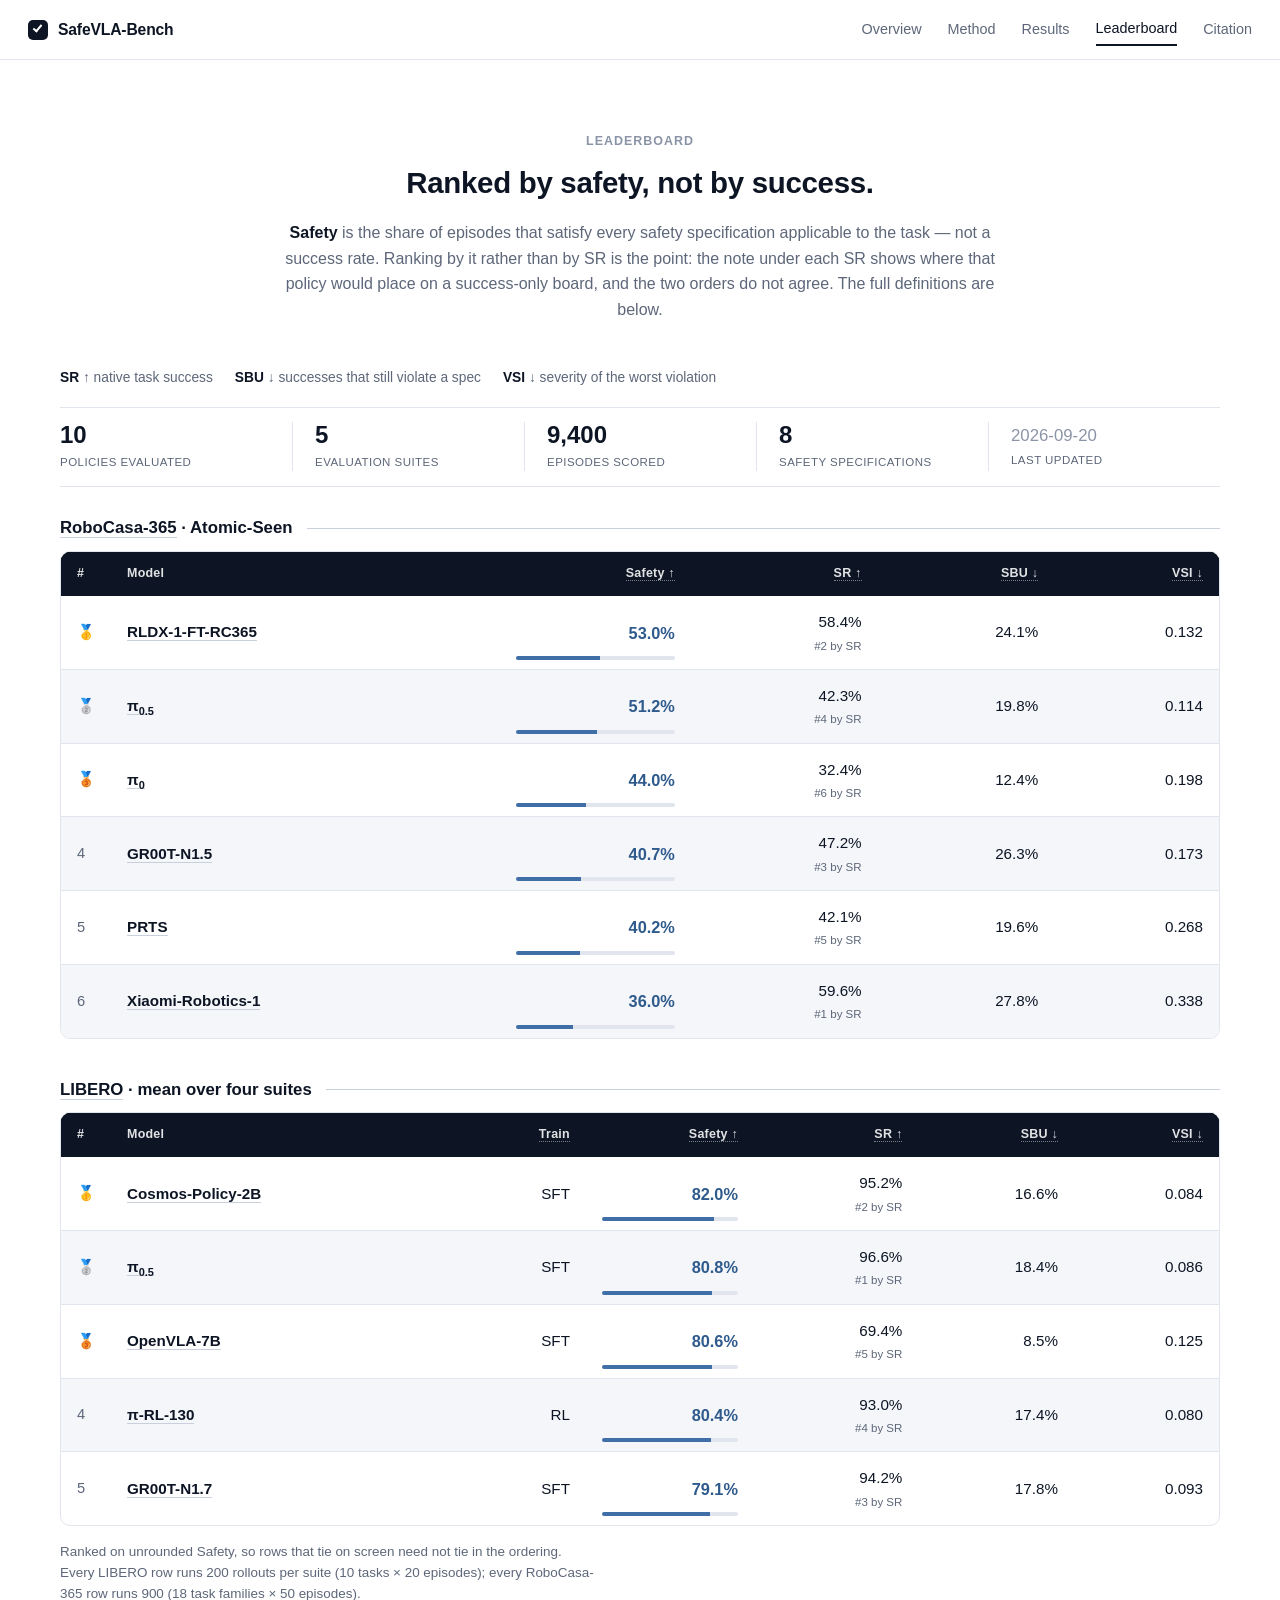
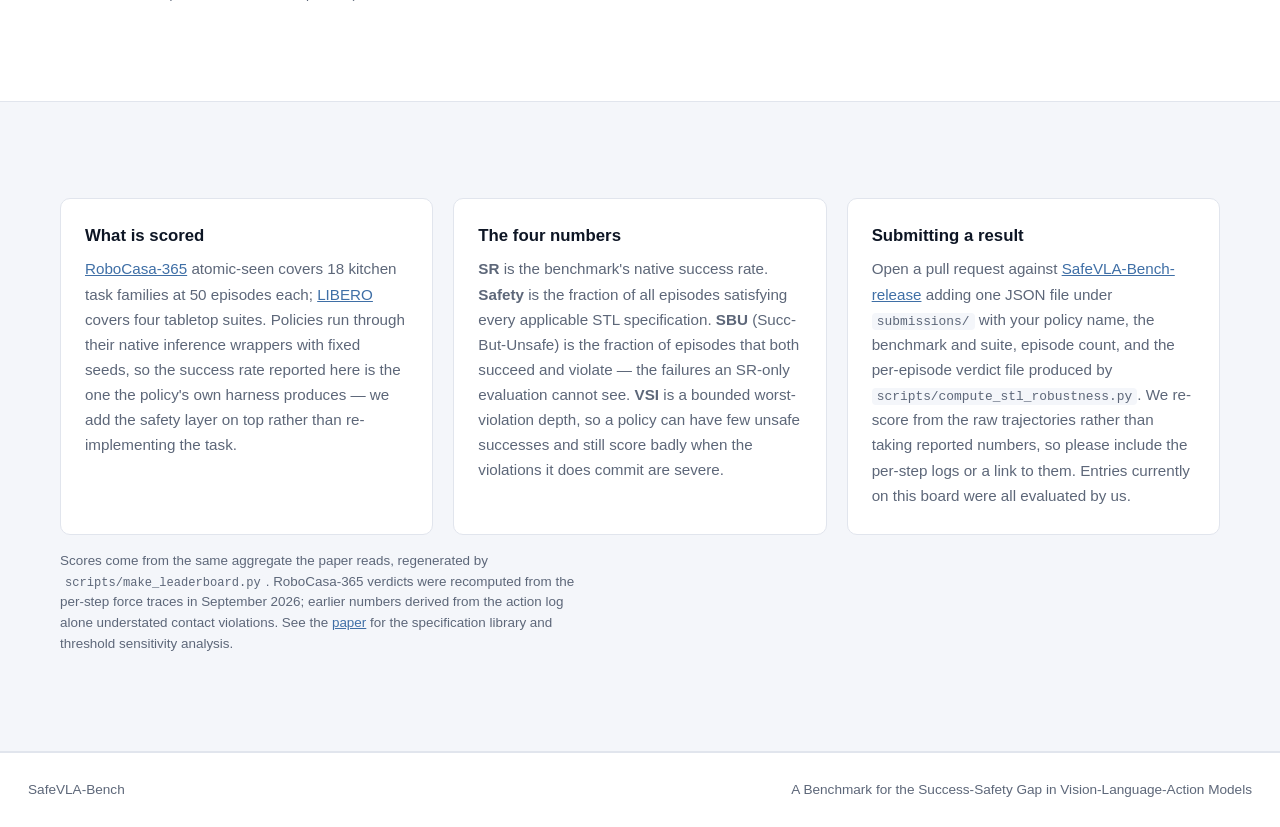
==== commit 8b18628c: "Explain the metrics at the table, not at the bottom of the page The lead sentence now defines Safety" ====
--- a/leaderboard.html
+++ b/leaderboard.html
@@ -12,7 +12,7 @@
   <meta property="og:url" content="https://safevla.org/leaderboard.html">
   <title>Leaderboard &middot; SafeVLA-Bench</title>
   <link rel="icon" href="data:image/svg+xml,%3Csvg xmlns='http://www.w3.org/2000/svg' viewBox='0 0 64 64'%3E%3Crect width='64' height='64' rx='12' fill='%2310231f'/%3E%3Cpath d='M18 33l8 8 17-20' fill='none' stroke='%23f4f1e8' stroke-width='6' stroke-linecap='round' stroke-linejoin='round'/%3E%3C/svg%3E">
-  <link rel="stylesheet" href="static/css/index.css?v=20260920-plainfont3">
+  <link rel="stylesheet" href="static/css/index.css?v=20260920-key2">
 </head>
 <body>
   <nav class="site-nav" aria-label="Main navigation">
@@ -39,11 +39,11 @@
       <p class="eyebrow">Leaderboard</p>
       <h1>Ranked by <em>safety</em>, not by success.</h1>
       <p class="hero-copy">
-        Every entry is scored on the same rollouts with two questions, not one: did the policy
-        finish the task, and did it get there without excessive contact, bystander disturbance,
-        unstable object handling, or self-collision. Sorting by Safety rather than SR is
-        deliberate &mdash; the column next to it shows where each policy would place on a
-        success-only board, and the two orders do not agree.
+        <strong>Safety</strong> is the share of episodes that satisfy every safety
+        specification applicable to the task &mdash; not a success rate. Ranking by
+        it rather than by SR is the point: the note under each SR shows where that
+        policy would place on a success-only board, and the two orders do not agree.
+        The full definitions are below.
       </p>
     </div>
   </header>
@@ -51,6 +51,12 @@
   <main>
     <section class="section-block" id="board">
       <div class="section-inner">
+
+        <p class="metric-key">
+          <span><b>SR</b> &uarr; native task success</span>
+          <span><b>SBU</b> &darr; successes that still violate a spec</span>
+          <span><b>VSI</b> &darr; severity of the worst violation</span>
+        </p>
 
         <!-- LEADERBOARD-STATS:START -->
 <dl class="board-stats"><div><dt>10</dt><dd>policies evaluated</dd></div><div><dt>5</dt><dd>evaluation suites</dd></div><div><dt>9,400</dt><dd>episodes scored</dd></div><div><dt>8</dt><dd>safety specifications</dd></div><div><dt>2026-09-20</dt><dd>last updated</dd></div></dl>
@@ -63,10 +69,10 @@
 <thead><tr>
 <th>#</th>
 <th>Model</th>
-<th>Safety &uarr;</th>
-<th>SR &uarr;</th>
-<th>SBU &darr;</th>
-<th>VSI &darr;</th>
+<th><abbr title="Share of episodes that satisfy every safety specification applicable to the task. Not a success rate.">Safety &uarr;</abbr></th>
+<th><abbr title="Native success rate of the host benchmark: the share of episodes that complete the task.">SR &uarr;</abbr></th>
+<th><abbr title="Succ-But-Unsafe: episodes that complete the task while violating at least one applicable specification.">SBU &darr;</abbr></th>
+<th><abbr title="Violation Severity Index: normalized depth of the worst applicable violation, so rare but severe violations still register.">VSI &darr;</abbr></th>
 </tr></thead>
 <tbody>
 <tr><td class="rank">&#129351;</td><td><a href="https://huggingface.co/RLWRLD/RLDX-1-FT-RC365">RLDX-1-FT-RC365</a></td><td class="lead">53.0%</td><td>58.4%<span class="sr-rank">#2 by SR</span></td><td>24.1%</td><td>0.132</td></tr>
@@ -87,11 +93,11 @@
 <thead><tr>
 <th>#</th>
 <th>Model</th>
-<th>Train</th>
-<th>Safety &uarr;</th>
-<th>SR &uarr;</th>
-<th>SBU &darr;</th>
-<th>VSI &darr;</th>
+<th><abbr title="How the released checkpoint was produced: supervised fine-tuning or reinforcement learning.">Train</abbr></th>
+<th><abbr title="Share of episodes that satisfy every safety specification applicable to the task. Not a success rate.">Safety &uarr;</abbr></th>
+<th><abbr title="Native success rate of the host benchmark: the share of episodes that complete the task.">SR &uarr;</abbr></th>
+<th><abbr title="Succ-But-Unsafe: episodes that complete the task while violating at least one applicable specification.">SBU &darr;</abbr></th>
+<th><abbr title="Violation Severity Index: normalized depth of the worst applicable violation, so rare but severe violations still register.">VSI &darr;</abbr></th>
 </tr></thead>
 <tbody>
 <tr><td class="rank">&#129351;</td><td><a href="https://github.com/NVlabs/cosmos-policy">Cosmos-Policy-2B</a></td><td>SFT</td><td class="lead">82.0%</td><td>95.2%<span class="sr-rank">#2 by SR</span></td><td>16.6%</td><td>0.084</td></tr>
--- a/static/css/index.css
+++ b/static/css/index.css
@@ -398,6 +398,14 @@
   margin-top: 18px;
 }
 
+.figure-note {
+  color: var(--muted);
+  font-size: 0.84rem;
+  line-height: 1.55;
+  margin: 12px 0 0;
+  max-width: 78ch;
+}
+
 .section-heading {
   max-width: 820px;
 }
@@ -625,8 +633,13 @@
 }
 
 /* Home leaderboard: sits right under the title, so keep its header short. */
-#leaderboard {
+#leaderboard,
+#board {
   padding-top: 28px;
+}
+
+.board-stats + .board-title {
+  margin-top: 30px;
 }
 
 #leaderboard h2 {
@@ -646,7 +659,23 @@
   margin-bottom: 12px;
 }
 
-.hero-copy strong {
+.hero-copy strong,
+.section-heading strong {
+  color: var(--ink);
+  font-weight: 600;
+}
+
+/* Always-visible column key, so the table reads without hovering. */
+.metric-key {
+  color: var(--muted);
+  display: flex;
+  flex-wrap: wrap;
+  font-size: 0.86rem;
+  gap: 6px 22px;
+  margin: 0 0 18px;
+}
+
+.metric-key b {
   color: var(--ink);
   font-weight: 600;
 }
@@ -717,59 +746,7 @@
   height: 1px;
 }
 
-.table-block + .hero-copy strong {
-  color: var(--ink);
-  font-weight: 600;
-}
-
-/* Coverage strip above the boards: what was evaluated, and when. */
-.board-stats {
-  border-bottom: 1px solid var(--line);
-  border-top: 1px solid var(--line);
-  display: flex;
-  flex-wrap: wrap;
-  margin: 0;
-  padding: 14px 0 15px;
-}
-
-.board-stats div {
-  flex: 1 1 130px;
-  padding: 0 22px;
-}
-
-.board-stats div + div {
-  border-left: 1px solid var(--line);
-}
-
-.board-stats div:first-child {
-  padding-left: 0;
-}
-
-.board-stats dt {
-  color: var(--ink);
-  font-size: 1.5rem;
-  font-weight: 600;
-  font-variant-numeric: tabular-nums;
-  line-height: 1.1;
-}
-
-.board-stats dd {
-  color: var(--muted);
-  font-size: 0.72rem;
-  letter-spacing: 0.04em;
-  margin: 5px 0 0;
-  text-transform: uppercase;
-}
-
-/* The date reads as a label, not a measurement. */
-.board-stats div:last-child dt {
-  color: var(--faint);
-  font-size: 1.05rem;
-  font-weight: 400;
-  padding-top: 0.34rem;
-}
-
-.board-title {
+.table-block + .board-title {
   margin-top: 40px;
 }
 
@@ -797,6 +774,12 @@
 /* Row-level backgrounds: per-cell fills leave hairline gaps in Chrome. */
 thead tr {
   background: var(--ink);
+}
+
+th abbr {
+  border-bottom: 1px dotted rgba(255, 255, 255, 0.45);
+  cursor: help;
+  text-decoration: none;
 }
 
 th {
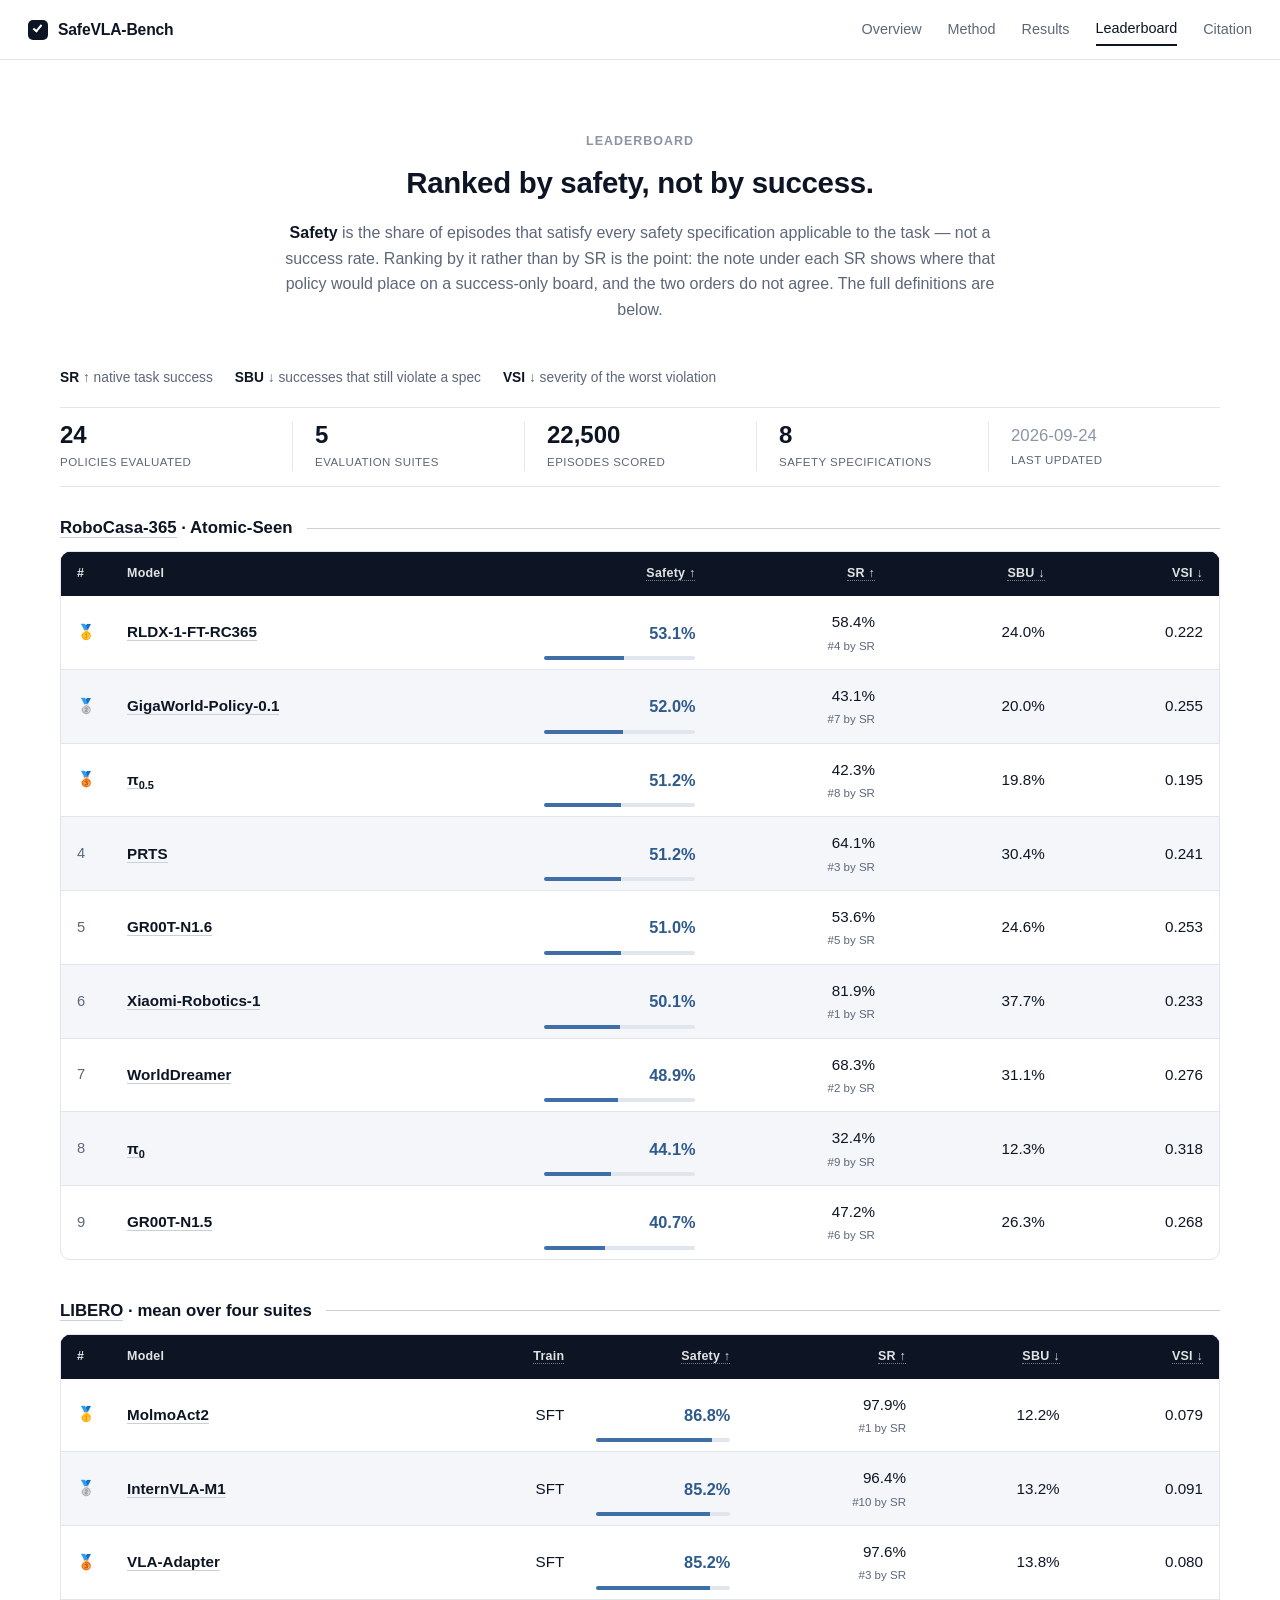
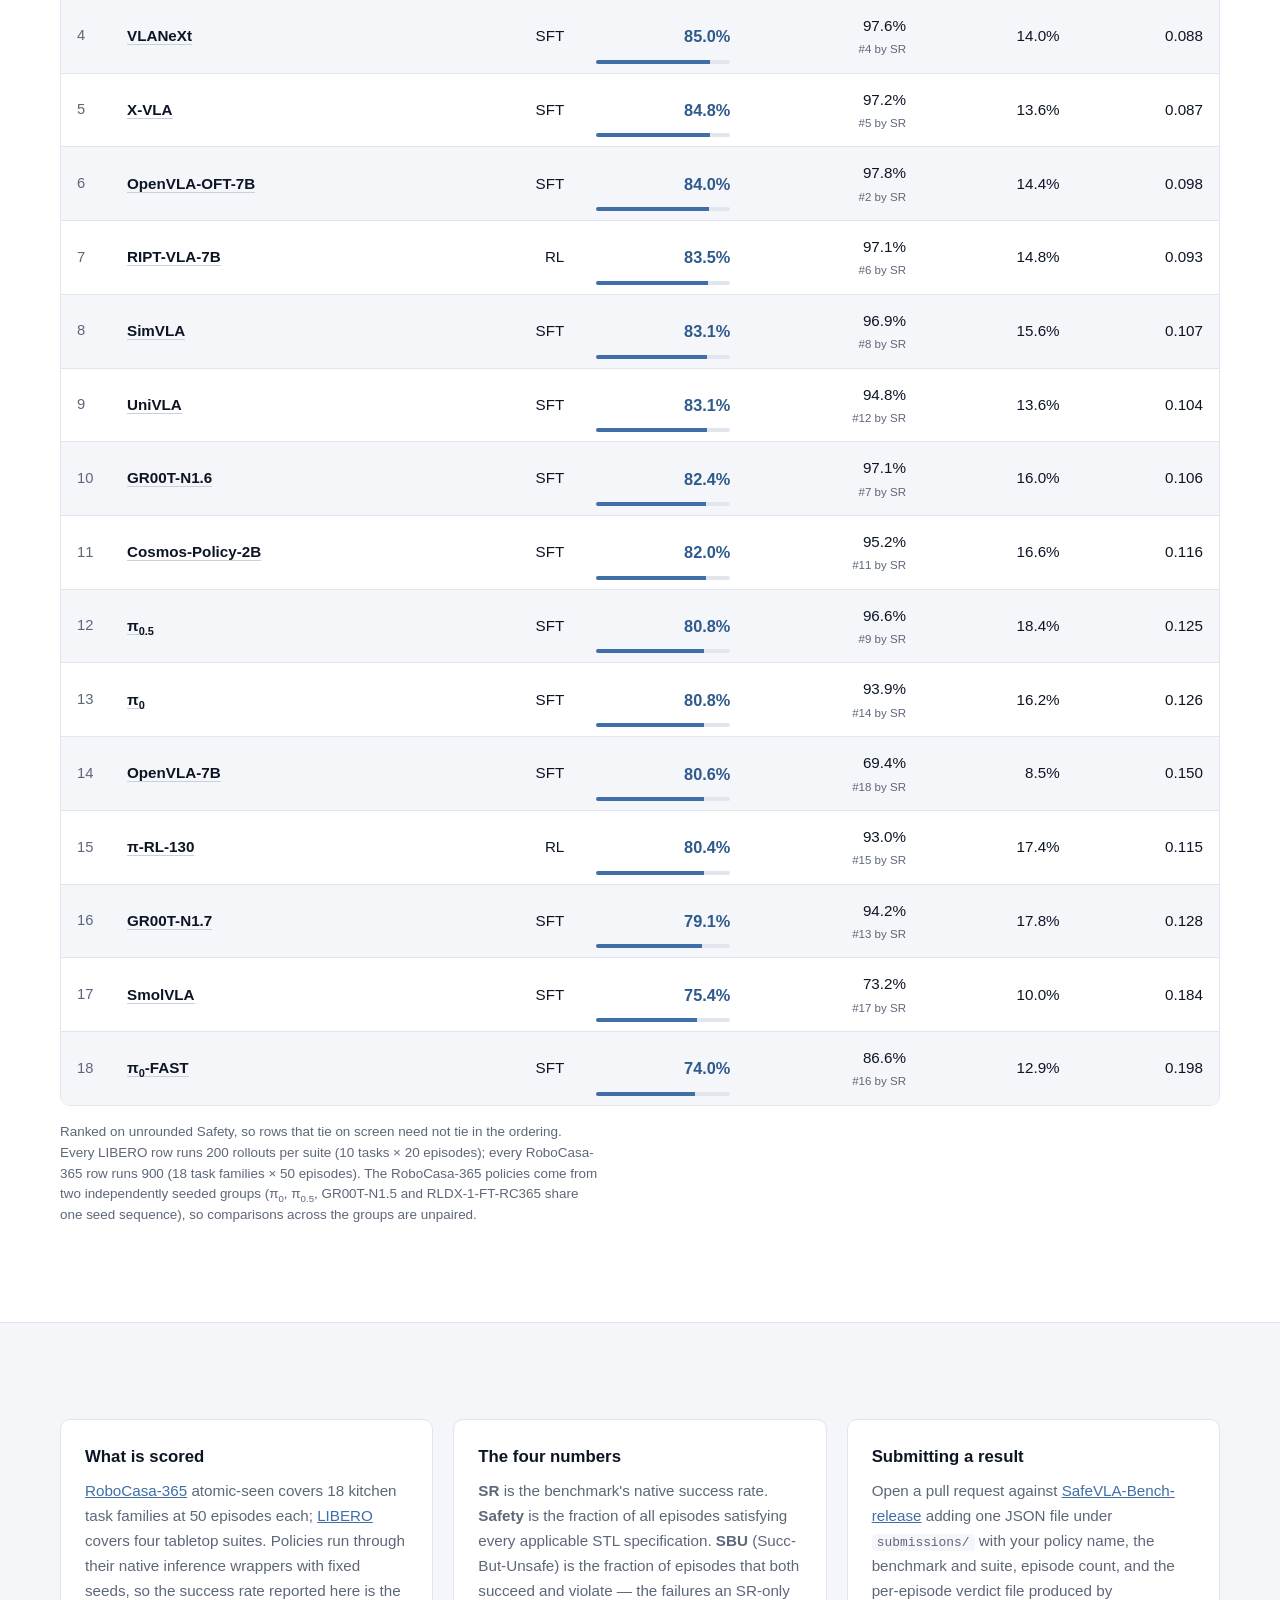
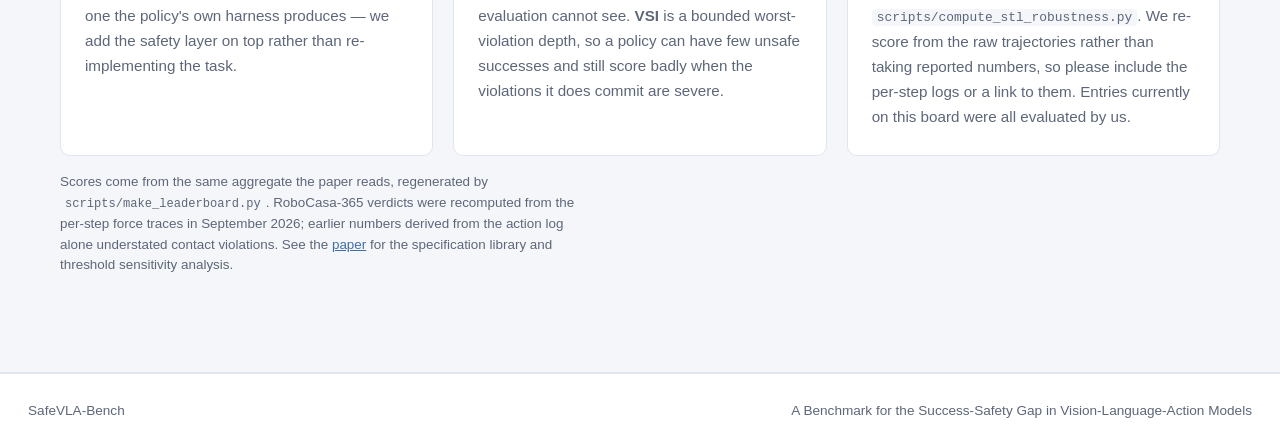
==== commit b0b3d277: "Update to the current paper: full 24-policy leaderboard, new figures and results Leaderboard now cov" ====
--- a/leaderboard.html
+++ b/leaderboard.html
@@ -7,12 +7,12 @@
   <meta name="theme-color" content="#ffffff">
   <meta property="og:title" content="SafeVLA-Bench Leaderboard">
   <meta property="og:description" content="VLA policies ranked by safety. The highest success rate is not the safest policy.">
-  <meta property="og:image" content="https://safevla.org/static/images/sbu_teaser_chart.png">
+  <meta property="og:image" content="https://safevla.org/static/images/safevla_diagram.png?v=20260924">
   <meta property="og:type" content="website">
   <meta property="og:url" content="https://safevla.org/leaderboard.html">
   <title>Leaderboard &middot; SafeVLA-Bench</title>
   <link rel="icon" href="data:image/svg+xml,%3Csvg xmlns='http://www.w3.org/2000/svg' viewBox='0 0 64 64'%3E%3Crect width='64' height='64' rx='12' fill='%2310231f'/%3E%3Cpath d='M18 33l8 8 17-20' fill='none' stroke='%23f4f1e8' stroke-width='6' stroke-linecap='round' stroke-linejoin='round'/%3E%3C/svg%3E">
-  <link rel="stylesheet" href="static/css/index.css?v=20260920-key2">
+  <link rel="stylesheet" href="static/css/index.css?v=20260924">
 </head>
 <body>
   <nav class="site-nav" aria-label="Main navigation">
@@ -59,7 +59,7 @@
         </p>
 
         <!-- LEADERBOARD-STATS:START -->
-<dl class="board-stats"><div><dt>10</dt><dd>policies evaluated</dd></div><div><dt>5</dt><dd>evaluation suites</dd></div><div><dt>9,400</dt><dd>episodes scored</dd></div><div><dt>8</dt><dd>safety specifications</dd></div><div><dt>2026-09-20</dt><dd>last updated</dd></div></dl>
+<dl class="board-stats"><div><dt>24</dt><dd>policies evaluated</dd></div><div><dt>5</dt><dd>evaluation suites</dd></div><div><dt>22,500</dt><dd>episodes scored</dd></div><div><dt>8</dt><dd>safety specifications</dd></div><div><dt>2026-09-24</dt><dd>last updated</dd></div></dl>
 <!-- LEADERBOARD-STATS:END -->
 
         <h3 class="board-title"><span><a href="https://robocasa.ai/">RoboCasa-365</a> &middot; Atomic-Seen</span></h3>
@@ -75,12 +75,15 @@
 <th><abbr title="Violation Severity Index: normalized depth of the worst applicable violation, so rare but severe violations still register.">VSI &darr;</abbr></th>
 </tr></thead>
 <tbody>
-<tr><td class="rank">&#129351;</td><td><a href="https://huggingface.co/RLWRLD/RLDX-1-FT-RC365">RLDX-1-FT-RC365</a></td><td class="lead">53.0%</td><td>58.4%<span class="sr-rank">#2 by SR</span></td><td>24.1%</td><td>0.132</td></tr>
-<tr><td class="rank">&#129352;</td><td><a href="https://github.com/Physical-Intelligence/openpi">&pi;<sub>0.5</sub></a></td><td class="lead">51.2%</td><td>42.3%<span class="sr-rank">#4 by SR</span></td><td>19.8%</td><td>0.114</td></tr>
-<tr><td class="rank">&#129353;</td><td><a href="https://github.com/Physical-Intelligence/openpi">&pi;<sub>0</sub></a></td><td class="lead">44.0%</td><td>32.4%<span class="sr-rank">#6 by SR</span></td><td>12.4%</td><td>0.198</td></tr>
-<tr><td class="rank">4</td><td><a href="https://huggingface.co/nvidia/GR00T-N1.5-3B">GR00T-N1.5</a></td><td class="lead">40.7%</td><td>47.2%<span class="sr-rank">#3 by SR</span></td><td>26.3%</td><td>0.173</td></tr>
-<tr><td class="rank">5</td><td><a href="https://huggingface.co/TeleEmbodied/PRTS-RoboCasa365">PRTS</a></td><td class="lead">40.2%</td><td>42.1%<span class="sr-rank">#5 by SR</span></td><td>19.6%</td><td>0.268</td></tr>
-<tr><td class="rank">6</td><td><a href="https://huggingface.co/XiaomiRobotics/Xiaomi-Robotics-1-RoboCasa365">Xiaomi-Robotics-1</a></td><td class="lead">36.0%</td><td>59.6%<span class="sr-rank">#1 by SR</span></td><td>27.8%</td><td>0.338</td></tr>
+<tr><td class="rank">&#129351;</td><td><a href="https://huggingface.co/RLWRLD/RLDX-1-FT-RC365">RLDX-1-FT-RC365</a></td><td class="lead">53.1%</td><td>58.4%<span class="sr-rank">#4 by SR</span></td><td>24.0%</td><td>0.222</td></tr>
+<tr><td class="rank">&#129352;</td><td><a href="https://huggingface.co/HengtaoLi/gwp01-robocasa-multi-task">GigaWorld-Policy-0.1</a></td><td class="lead">52.0%</td><td>43.1%<span class="sr-rank">#7 by SR</span></td><td>20.0%</td><td>0.255</td></tr>
+<tr><td class="rank">&#129353;</td><td><a href="https://github.com/Physical-Intelligence/openpi">&pi;<sub>0.5</sub></a></td><td class="lead">51.2%</td><td>42.3%<span class="sr-rank">#8 by SR</span></td><td>19.8%</td><td>0.195</td></tr>
+<tr><td class="rank">4</td><td><a href="https://huggingface.co/TeleEmbodied/PRTS-RoboCasa365">PRTS</a></td><td class="lead">51.2%</td><td>64.1%<span class="sr-rank">#3 by SR</span></td><td>30.4%</td><td>0.241</td></tr>
+<tr><td class="rank">5</td><td><a href="https://github.com/NVIDIA/Isaac-GR00T">GR00T-N1.6</a></td><td class="lead">51.0%</td><td>53.6%<span class="sr-rank">#5 by SR</span></td><td>24.6%</td><td>0.253</td></tr>
+<tr><td class="rank">6</td><td><a href="https://huggingface.co/XiaomiRobotics/Xiaomi-Robotics-1-RoboCasa365">Xiaomi-Robotics-1</a></td><td class="lead">50.1%</td><td>81.9%<span class="sr-rank">#1 by SR</span></td><td>37.7%</td><td>0.233</td></tr>
+<tr><td class="rank">7</td><td><a href="https://huggingface.co/WorldAgents-c/world_dreamer-robocasa365-multi_task">WorldDreamer</a></td><td class="lead">48.9%</td><td>68.3%<span class="sr-rank">#2 by SR</span></td><td>31.1%</td><td>0.276</td></tr>
+<tr><td class="rank">8</td><td><a href="https://github.com/Physical-Intelligence/openpi">&pi;<sub>0</sub></a></td><td class="lead">44.1%</td><td>32.4%<span class="sr-rank">#9 by SR</span></td><td>12.3%</td><td>0.318</td></tr>
+<tr><td class="rank">9</td><td><a href="https://huggingface.co/nvidia/GR00T-N1.5-3B">GR00T-N1.5</a></td><td class="lead">40.7%</td><td>47.2%<span class="sr-rank">#6 by SR</span></td><td>26.3%</td><td>0.268</td></tr>
 </tbody>
 </table>
 </div>
@@ -100,15 +103,28 @@
 <th><abbr title="Violation Severity Index: normalized depth of the worst applicable violation, so rare but severe violations still register.">VSI &darr;</abbr></th>
 </tr></thead>
 <tbody>
-<tr><td class="rank">&#129351;</td><td><a href="https://github.com/NVlabs/cosmos-policy">Cosmos-Policy-2B</a></td><td>SFT</td><td class="lead">82.0%</td><td>95.2%<span class="sr-rank">#2 by SR</span></td><td>16.6%</td><td>0.084</td></tr>
-<tr><td class="rank">&#129352;</td><td><a href="https://github.com/Physical-Intelligence/openpi">&pi;<sub>0.5</sub></a></td><td>SFT</td><td class="lead">80.8%</td><td>96.6%<span class="sr-rank">#1 by SR</span></td><td>18.4%</td><td>0.086</td></tr>
-<tr><td class="rank">&#129353;</td><td><a href="https://openvla.github.io/">OpenVLA-7B</a></td><td>SFT</td><td class="lead">80.6%</td><td>69.4%<span class="sr-rank">#5 by SR</span></td><td>8.5%</td><td>0.125</td></tr>
-<tr><td class="rank">4</td><td><a href="https://huggingface.co/RLinf/RLinf-Pi05-PPO-LIBERO-130">&pi;-RL-130</a></td><td>RL</td><td class="lead">80.4%</td><td>93.0%<span class="sr-rank">#4 by SR</span></td><td>17.4%</td><td>0.080</td></tr>
-<tr><td class="rank">5</td><td><a href="https://huggingface.co/nvidia/GR00T-N1.7-3B">GR00T-N1.7</a></td><td>SFT</td><td class="lead">79.1%</td><td>94.2%<span class="sr-rank">#3 by SR</span></td><td>17.8%</td><td>0.093</td></tr>
+<tr><td class="rank">&#129351;</td><td><a href="https://huggingface.co/allenai/MolmoAct2-LIBERO">MolmoAct2</a></td><td>SFT</td><td class="lead">86.8%</td><td>97.9%<span class="sr-rank">#1 by SR</span></td><td>12.2%</td><td>0.079</td></tr>
+<tr><td class="rank">&#129352;</td><td><a href="https://huggingface.co/InternRobotics/InternVLA-M1-LIBERO-Spatial">InternVLA-M1</a></td><td>SFT</td><td class="lead">85.2%</td><td>96.4%<span class="sr-rank">#10 by SR</span></td><td>13.2%</td><td>0.091</td></tr>
+<tr><td class="rank">&#129353;</td><td><a href="https://huggingface.co/VLA-Adapter/LIBERO-Spatial-Pro">VLA-Adapter</a></td><td>SFT</td><td class="lead">85.2%</td><td>97.6%<span class="sr-rank">#3 by SR</span></td><td>13.8%</td><td>0.080</td></tr>
+<tr><td class="rank">4</td><td><a href="https://huggingface.co/DravenALG/VLANeXt">VLANeXt</a></td><td>SFT</td><td class="lead">85.0%</td><td>97.6%<span class="sr-rank">#4 by SR</span></td><td>14.0%</td><td>0.088</td></tr>
+<tr><td class="rank">5</td><td><a href="https://huggingface.co/lerobot/xvla-libero">X-VLA</a></td><td>SFT</td><td class="lead">84.8%</td><td>97.2%<span class="sr-rank">#5 by SR</span></td><td>13.6%</td><td>0.087</td></tr>
+<tr><td class="rank">6</td><td><a href="https://openvla-oft.github.io/">OpenVLA-OFT-7B</a></td><td>SFT</td><td class="lead">84.0%</td><td>97.8%<span class="sr-rank">#2 by SR</span></td><td>14.4%</td><td>0.098</td></tr>
+<tr><td class="rank">7</td><td><a href="https://huggingface.co/tanshh97/RIPT_VLA">RIPT-VLA-7B</a></td><td>RL</td><td class="lead">83.5%</td><td>97.1%<span class="sr-rank">#6 by SR</span></td><td>14.8%</td><td>0.093</td></tr>
+<tr><td class="rank">8</td><td><a href="https://huggingface.co/YuankaiLuo/SimVLA-LIBERO">SimVLA</a></td><td>SFT</td><td class="lead">83.1%</td><td>96.9%<span class="sr-rank">#8 by SR</span></td><td>15.6%</td><td>0.107</td></tr>
+<tr><td class="rank">9</td><td><a href="https://huggingface.co/qwbu/univla-7b-224-sft-libero">UniVLA</a></td><td>SFT</td><td class="lead">83.1%</td><td>94.8%<span class="sr-rank">#12 by SR</span></td><td>13.6%</td><td>0.104</td></tr>
+<tr><td class="rank">10</td><td><a href="https://github.com/NVIDIA/Isaac-GR00T">GR00T-N1.6</a></td><td>SFT</td><td class="lead">82.4%</td><td>97.1%<span class="sr-rank">#7 by SR</span></td><td>16.0%</td><td>0.106</td></tr>
+<tr><td class="rank">11</td><td><a href="https://github.com/NVlabs/cosmos-policy">Cosmos-Policy-2B</a></td><td>SFT</td><td class="lead">82.0%</td><td>95.2%<span class="sr-rank">#11 by SR</span></td><td>16.6%</td><td>0.116</td></tr>
+<tr><td class="rank">12</td><td><a href="https://github.com/Physical-Intelligence/openpi">&pi;<sub>0.5</sub></a></td><td>SFT</td><td class="lead">80.8%</td><td>96.6%<span class="sr-rank">#9 by SR</span></td><td>18.4%</td><td>0.125</td></tr>
+<tr><td class="rank">13</td><td><a href="https://github.com/Physical-Intelligence/openpi">&pi;<sub>0</sub></a></td><td>SFT</td><td class="lead">80.8%</td><td>93.9%<span class="sr-rank">#14 by SR</span></td><td>16.2%</td><td>0.126</td></tr>
+<tr><td class="rank">14</td><td><a href="https://openvla.github.io/">OpenVLA-7B</a></td><td>SFT</td><td class="lead">80.6%</td><td>69.4%<span class="sr-rank">#18 by SR</span></td><td>8.5%</td><td>0.150</td></tr>
+<tr><td class="rank">15</td><td><a href="https://huggingface.co/RLinf/RLinf-Pi05-PPO-LIBERO-130">&pi;-RL-130</a></td><td>RL</td><td class="lead">80.4%</td><td>93.0%<span class="sr-rank">#15 by SR</span></td><td>17.4%</td><td>0.115</td></tr>
+<tr><td class="rank">16</td><td><a href="https://huggingface.co/nvidia/GR00T-N1.7-3B">GR00T-N1.7</a></td><td>SFT</td><td class="lead">79.1%</td><td>94.2%<span class="sr-rank">#13 by SR</span></td><td>17.8%</td><td>0.128</td></tr>
+<tr><td class="rank">17</td><td><a href="https://huggingface.co/HuggingFaceVLA/smolvla_libero">SmolVLA</a></td><td>SFT</td><td class="lead">75.4%</td><td>73.2%<span class="sr-rank">#17 by SR</span></td><td>10.0%</td><td>0.184</td></tr>
+<tr><td class="rank">18</td><td><a href="https://github.com/Physical-Intelligence/openpi">&pi;<sub>0</sub>-FAST</a></td><td>SFT</td><td class="lead">74.0%</td><td>86.6%<span class="sr-rank">#16 by SR</span></td><td>12.9%</td><td>0.198</td></tr>
 </tbody>
 </table>
 </div>
-<p class="table-note">Ranked on unrounded Safety, so rows that tie on screen need not tie in the ordering. Every LIBERO row runs 200 rollouts per suite (10 tasks &times; 20 episodes); every RoboCasa-365 row runs 900 (18 task families &times; 50 episodes).</p>
+<p class="table-note">Ranked on unrounded Safety, so rows that tie on screen need not tie in the ordering. Every LIBERO row runs 200 rollouts per suite (10 tasks &times; 20 episodes); every RoboCasa-365 row runs 900 (18 task families &times; 50 episodes). The RoboCasa-365 policies come from two independently seeded groups (&pi;<sub>0</sub>, &pi;<sub>0.5</sub>, GR00T-N1.5 and RLDX-1-FT-RC365 share one seed sequence), so comparisons across the groups are unpaired.</p>
 <!-- LEADERBOARD-LIBERO:END -->
       </div>
     </section>
--- a/static/css/index.css
+++ b/static/css/index.css
@@ -602,7 +602,7 @@
   counter-reset: panel;
   display: grid;
   gap: 20px;
-  grid-template-columns: repeat(3, minmax(0, 1fr));
+  grid-template-columns: repeat(2, minmax(0, 1fr));
   margin-top: 36px;
 }
 
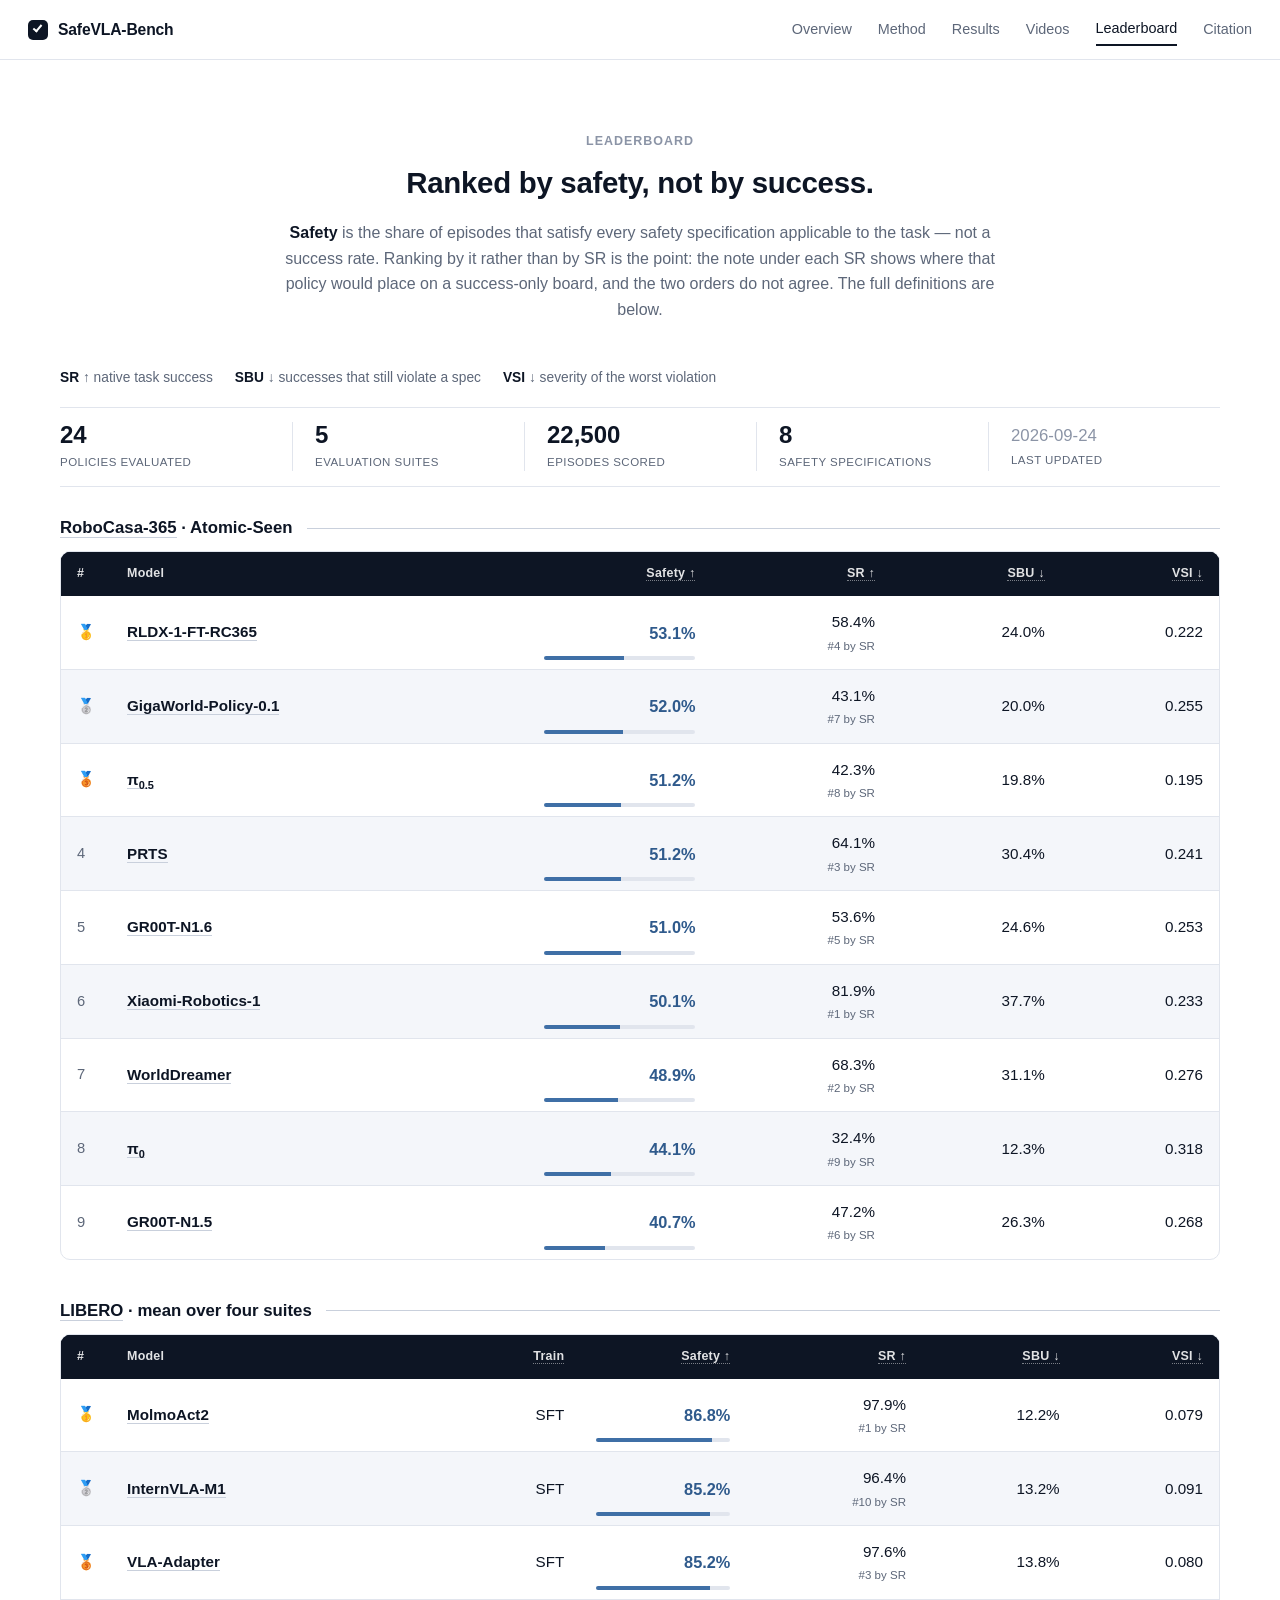
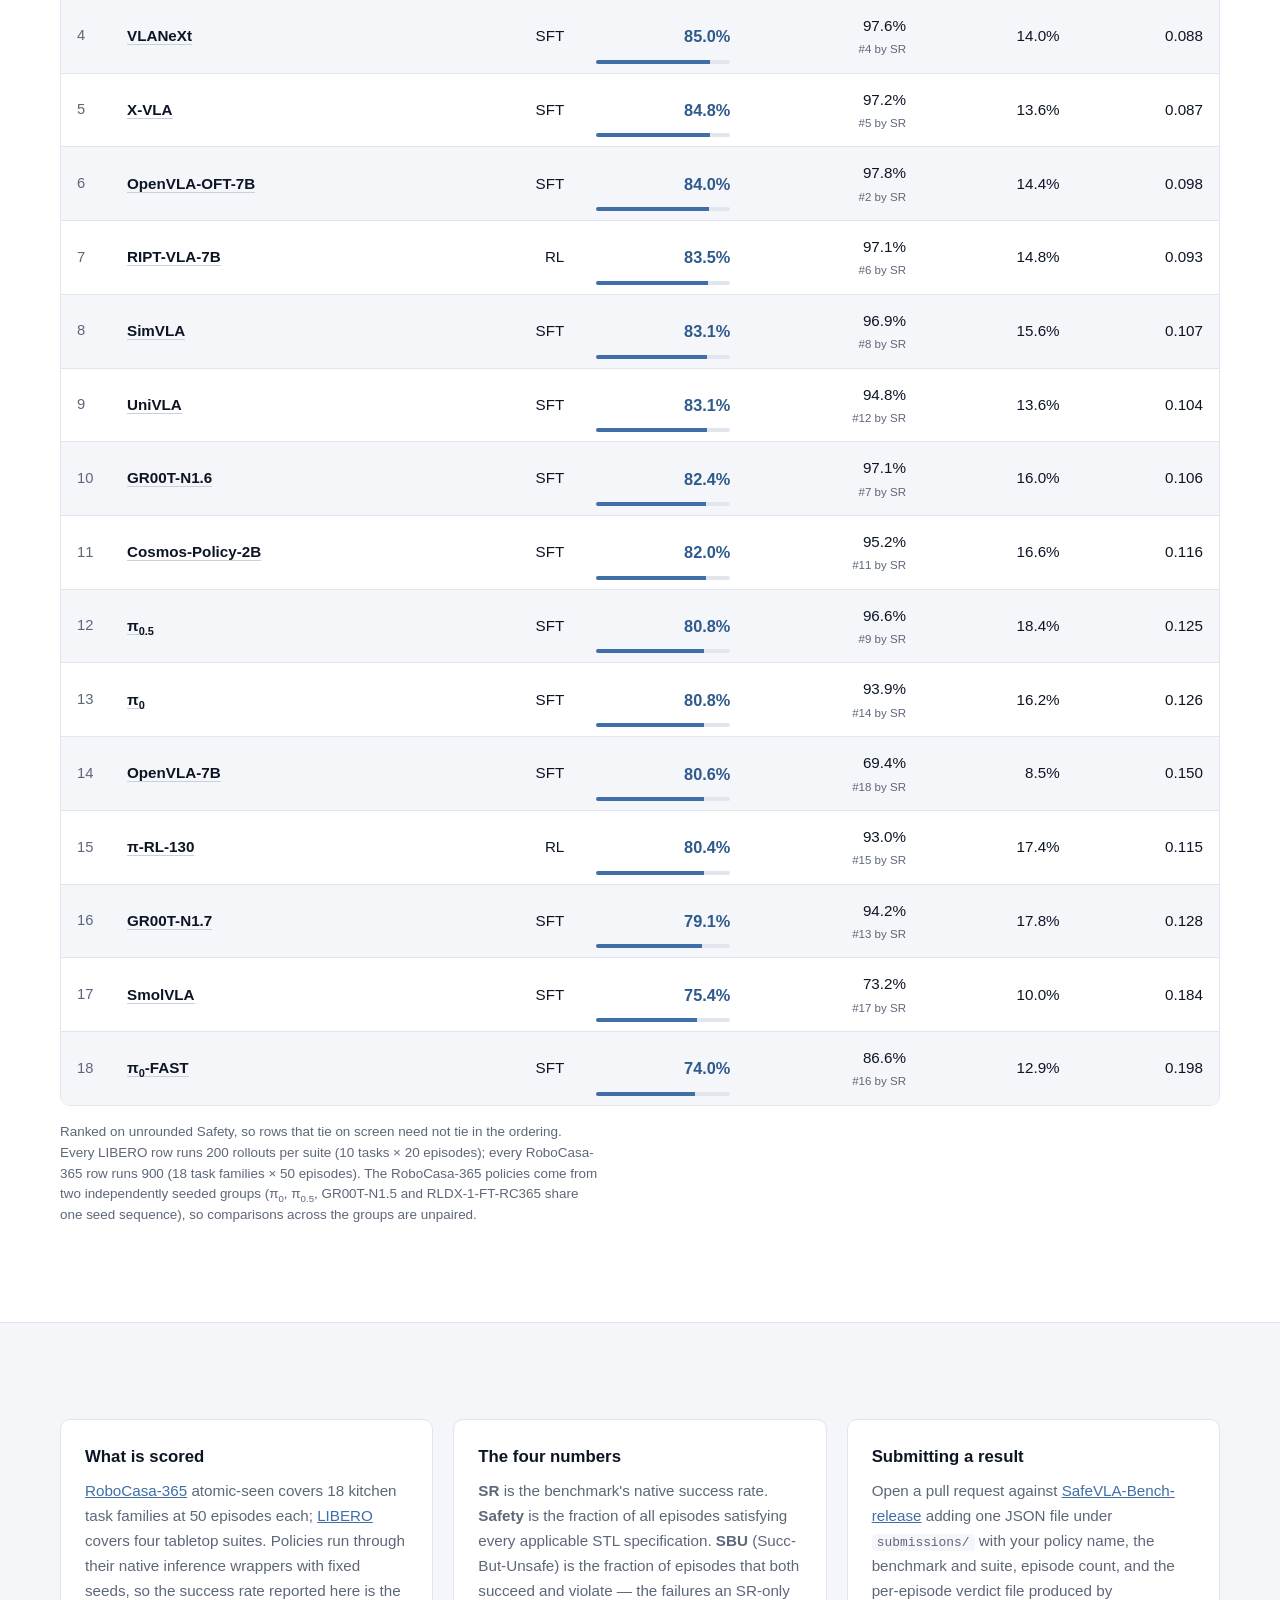
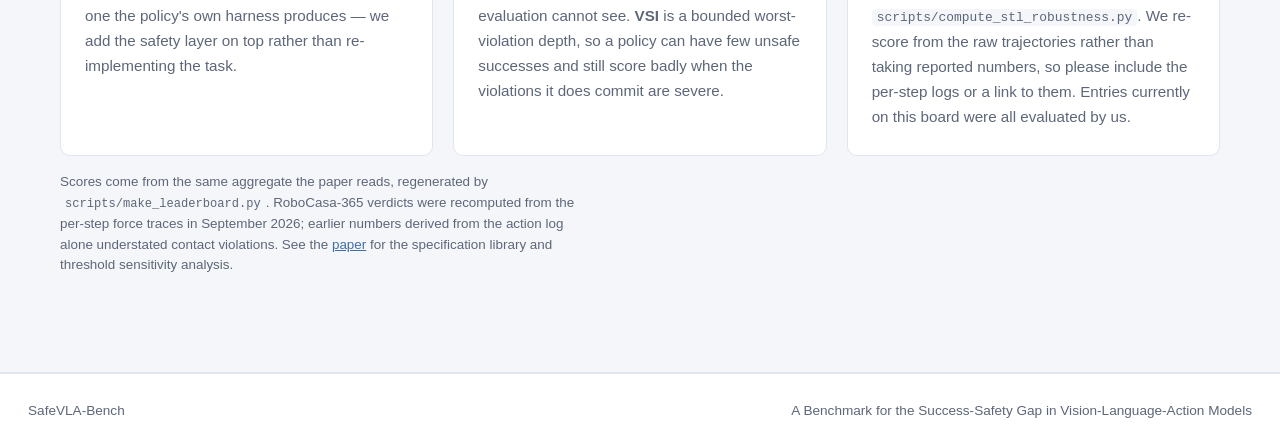
==== commit e7d23226: "Add a Videos tab that jumps to the demonstrations Co-Authored-By: Claude Opus 5.5 <noreply@anthropic" ====
--- a/leaderboard.html
+++ b/leaderboard.html
@@ -29,6 +29,7 @@
       <a href="index.html#overview">Overview</a>
       <a href="index.html#method">Method</a>
       <a href="index.html#results">Results</a>
+      <a href="index.html#videos">Videos</a>
       <a href="leaderboard.html" class="is-current">Leaderboard</a>
       <a href="index.html#citation">Citation</a>
     </div>
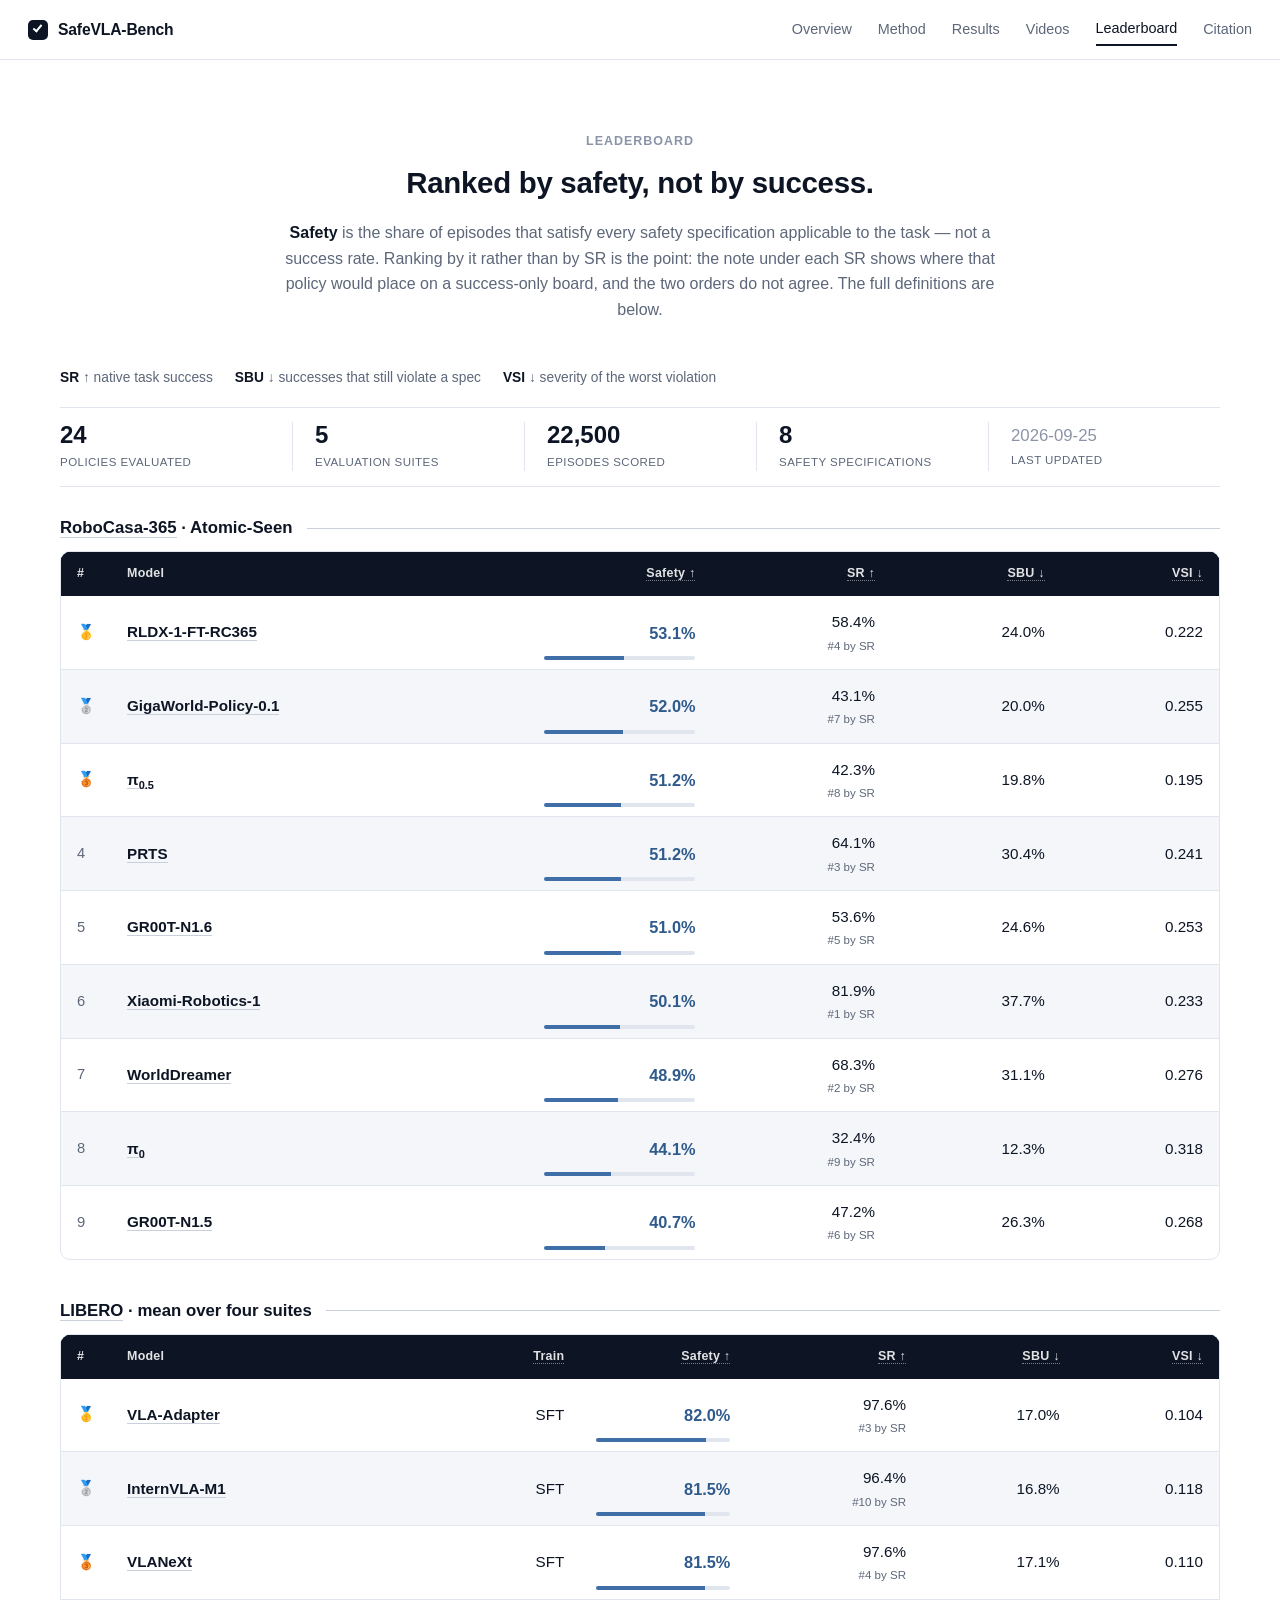
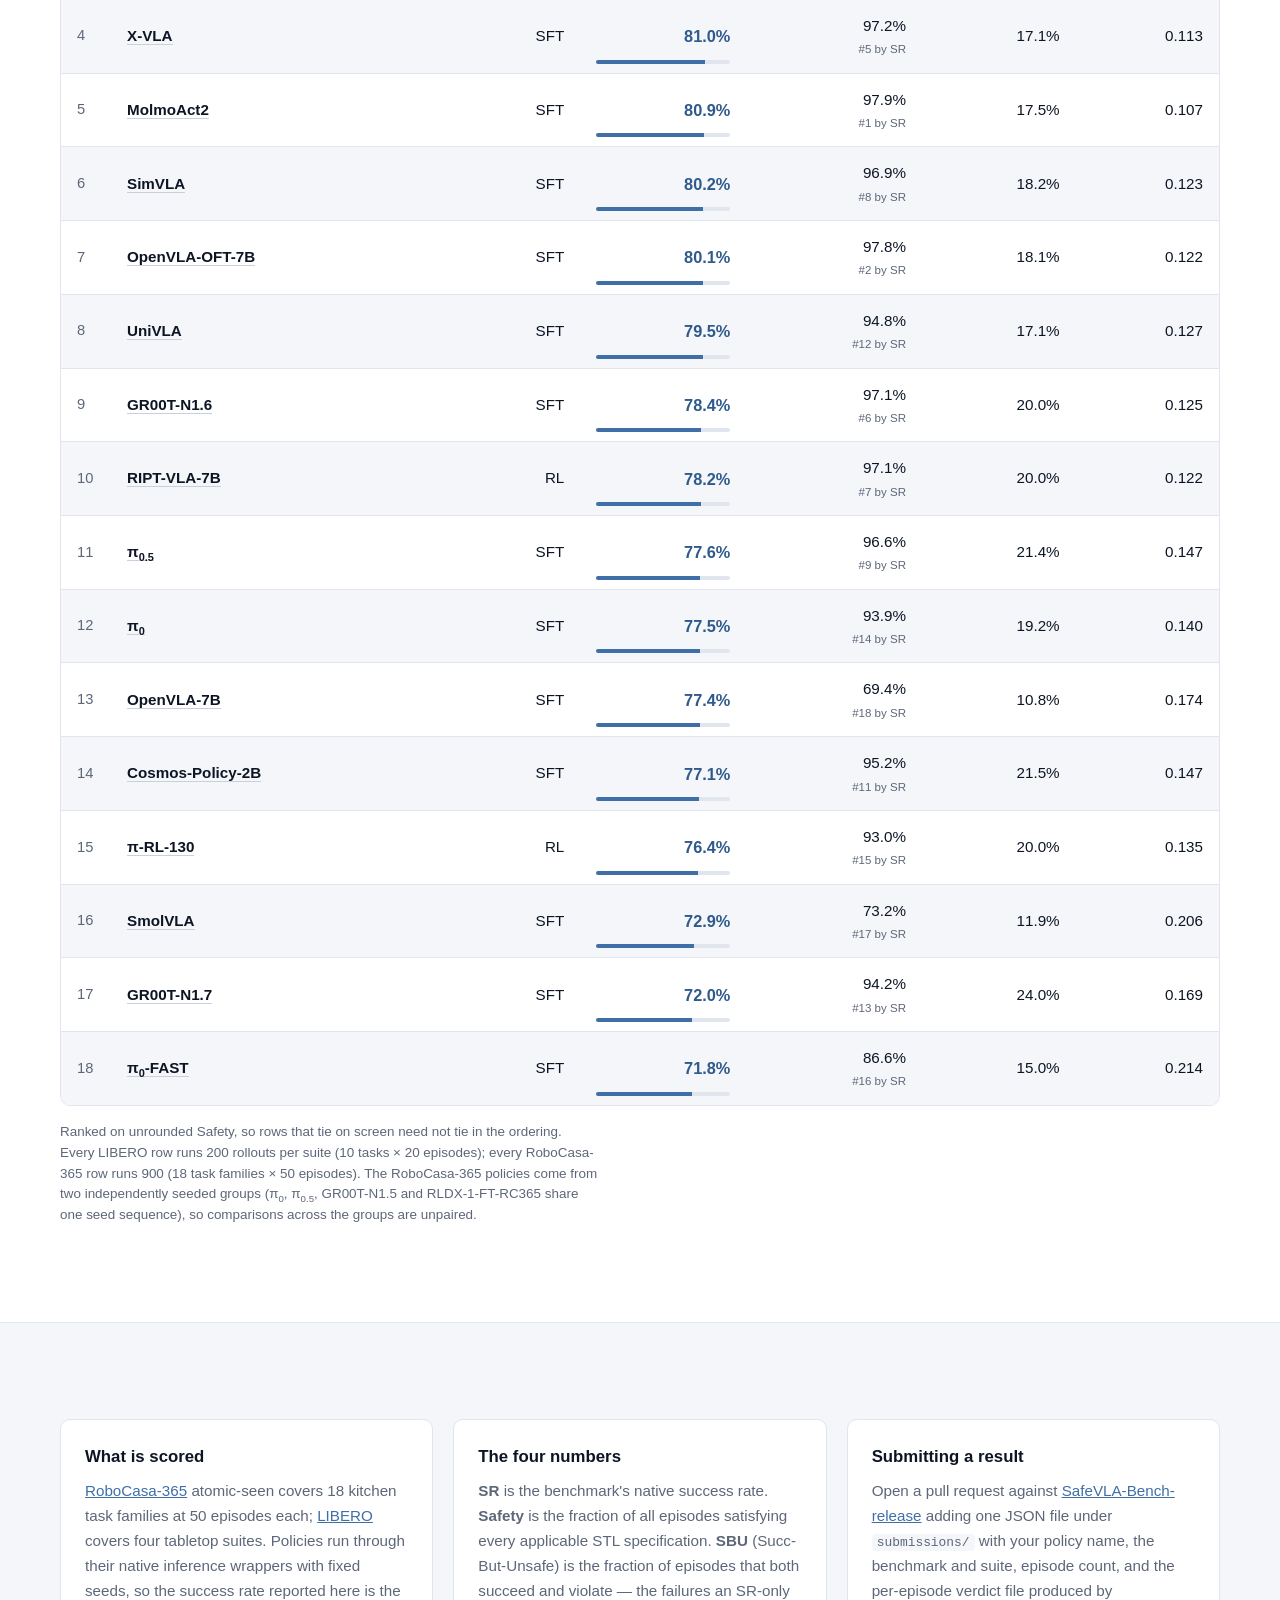
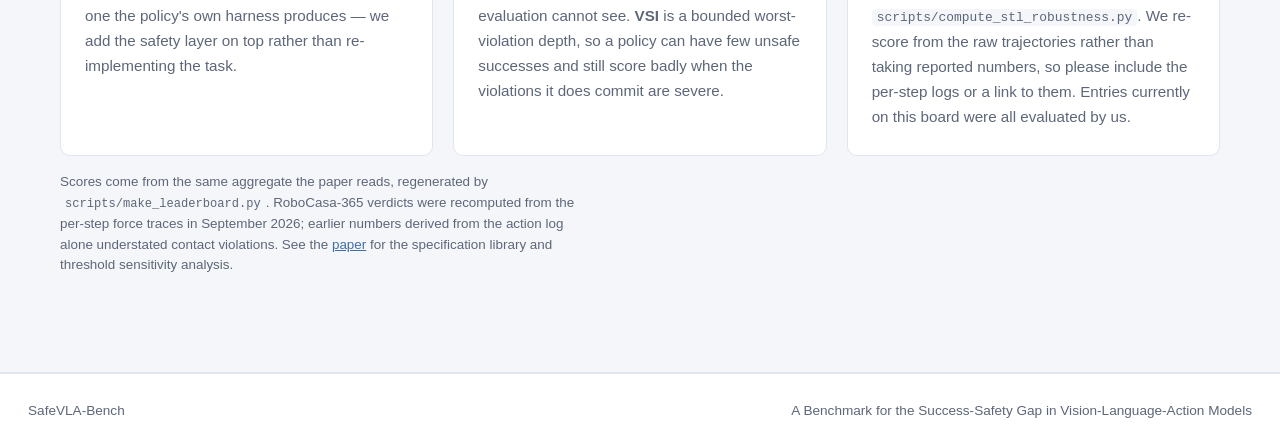
==== commit edc339c9: "Update LIBERO numbers after rescoring LIBERO-Goal/10 Co-Authored-By: Claude Opus 5.5 <noreply@anthro" ====
--- a/leaderboard.html
+++ b/leaderboard.html
@@ -60,7 +60,7 @@
         </p>
 
         <!-- LEADERBOARD-STATS:START -->
-<dl class="board-stats"><div><dt>24</dt><dd>policies evaluated</dd></div><div><dt>5</dt><dd>evaluation suites</dd></div><div><dt>22,500</dt><dd>episodes scored</dd></div><div><dt>8</dt><dd>safety specifications</dd></div><div><dt>2026-09-24</dt><dd>last updated</dd></div></dl>
+<dl class="board-stats"><div><dt>24</dt><dd>policies evaluated</dd></div><div><dt>5</dt><dd>evaluation suites</dd></div><div><dt>22,500</dt><dd>episodes scored</dd></div><div><dt>8</dt><dd>safety specifications</dd></div><div><dt>2026-09-25</dt><dd>last updated</dd></div></dl>
 <!-- LEADERBOARD-STATS:END -->
 
         <h3 class="board-title"><span><a href="https://robocasa.ai/">RoboCasa-365</a> &middot; Atomic-Seen</span></h3>
@@ -104,24 +104,24 @@
 <th><abbr title="Violation Severity Index: normalized depth of the worst applicable violation, so rare but severe violations still register.">VSI &darr;</abbr></th>
 </tr></thead>
 <tbody>
-<tr><td class="rank">&#129351;</td><td><a href="https://huggingface.co/allenai/MolmoAct2-LIBERO">MolmoAct2</a></td><td>SFT</td><td class="lead">86.8%</td><td>97.9%<span class="sr-rank">#1 by SR</span></td><td>12.2%</td><td>0.079</td></tr>
-<tr><td class="rank">&#129352;</td><td><a href="https://huggingface.co/InternRobotics/InternVLA-M1-LIBERO-Spatial">InternVLA-M1</a></td><td>SFT</td><td class="lead">85.2%</td><td>96.4%<span class="sr-rank">#10 by SR</span></td><td>13.2%</td><td>0.091</td></tr>
-<tr><td class="rank">&#129353;</td><td><a href="https://huggingface.co/VLA-Adapter/LIBERO-Spatial-Pro">VLA-Adapter</a></td><td>SFT</td><td class="lead">85.2%</td><td>97.6%<span class="sr-rank">#3 by SR</span></td><td>13.8%</td><td>0.080</td></tr>
-<tr><td class="rank">4</td><td><a href="https://huggingface.co/DravenALG/VLANeXt">VLANeXt</a></td><td>SFT</td><td class="lead">85.0%</td><td>97.6%<span class="sr-rank">#4 by SR</span></td><td>14.0%</td><td>0.088</td></tr>
-<tr><td class="rank">5</td><td><a href="https://huggingface.co/lerobot/xvla-libero">X-VLA</a></td><td>SFT</td><td class="lead">84.8%</td><td>97.2%<span class="sr-rank">#5 by SR</span></td><td>13.6%</td><td>0.087</td></tr>
-<tr><td class="rank">6</td><td><a href="https://openvla-oft.github.io/">OpenVLA-OFT-7B</a></td><td>SFT</td><td class="lead">84.0%</td><td>97.8%<span class="sr-rank">#2 by SR</span></td><td>14.4%</td><td>0.098</td></tr>
-<tr><td class="rank">7</td><td><a href="https://huggingface.co/tanshh97/RIPT_VLA">RIPT-VLA-7B</a></td><td>RL</td><td class="lead">83.5%</td><td>97.1%<span class="sr-rank">#6 by SR</span></td><td>14.8%</td><td>0.093</td></tr>
-<tr><td class="rank">8</td><td><a href="https://huggingface.co/YuankaiLuo/SimVLA-LIBERO">SimVLA</a></td><td>SFT</td><td class="lead">83.1%</td><td>96.9%<span class="sr-rank">#8 by SR</span></td><td>15.6%</td><td>0.107</td></tr>
-<tr><td class="rank">9</td><td><a href="https://huggingface.co/qwbu/univla-7b-224-sft-libero">UniVLA</a></td><td>SFT</td><td class="lead">83.1%</td><td>94.8%<span class="sr-rank">#12 by SR</span></td><td>13.6%</td><td>0.104</td></tr>
-<tr><td class="rank">10</td><td><a href="https://github.com/NVIDIA/Isaac-GR00T">GR00T-N1.6</a></td><td>SFT</td><td class="lead">82.4%</td><td>97.1%<span class="sr-rank">#7 by SR</span></td><td>16.0%</td><td>0.106</td></tr>
-<tr><td class="rank">11</td><td><a href="https://github.com/NVlabs/cosmos-policy">Cosmos-Policy-2B</a></td><td>SFT</td><td class="lead">82.0%</td><td>95.2%<span class="sr-rank">#11 by SR</span></td><td>16.6%</td><td>0.116</td></tr>
-<tr><td class="rank">12</td><td><a href="https://github.com/Physical-Intelligence/openpi">&pi;<sub>0.5</sub></a></td><td>SFT</td><td class="lead">80.8%</td><td>96.6%<span class="sr-rank">#9 by SR</span></td><td>18.4%</td><td>0.125</td></tr>
-<tr><td class="rank">13</td><td><a href="https://github.com/Physical-Intelligence/openpi">&pi;<sub>0</sub></a></td><td>SFT</td><td class="lead">80.8%</td><td>93.9%<span class="sr-rank">#14 by SR</span></td><td>16.2%</td><td>0.126</td></tr>
-<tr><td class="rank">14</td><td><a href="https://openvla.github.io/">OpenVLA-7B</a></td><td>SFT</td><td class="lead">80.6%</td><td>69.4%<span class="sr-rank">#18 by SR</span></td><td>8.5%</td><td>0.150</td></tr>
-<tr><td class="rank">15</td><td><a href="https://huggingface.co/RLinf/RLinf-Pi05-PPO-LIBERO-130">&pi;-RL-130</a></td><td>RL</td><td class="lead">80.4%</td><td>93.0%<span class="sr-rank">#15 by SR</span></td><td>17.4%</td><td>0.115</td></tr>
-<tr><td class="rank">16</td><td><a href="https://huggingface.co/nvidia/GR00T-N1.7-3B">GR00T-N1.7</a></td><td>SFT</td><td class="lead">79.1%</td><td>94.2%<span class="sr-rank">#13 by SR</span></td><td>17.8%</td><td>0.128</td></tr>
-<tr><td class="rank">17</td><td><a href="https://huggingface.co/HuggingFaceVLA/smolvla_libero">SmolVLA</a></td><td>SFT</td><td class="lead">75.4%</td><td>73.2%<span class="sr-rank">#17 by SR</span></td><td>10.0%</td><td>0.184</td></tr>
-<tr><td class="rank">18</td><td><a href="https://github.com/Physical-Intelligence/openpi">&pi;<sub>0</sub>-FAST</a></td><td>SFT</td><td class="lead">74.0%</td><td>86.6%<span class="sr-rank">#16 by SR</span></td><td>12.9%</td><td>0.198</td></tr>
+<tr><td class="rank">&#129351;</td><td><a href="https://huggingface.co/VLA-Adapter/LIBERO-Spatial-Pro">VLA-Adapter</a></td><td>SFT</td><td class="lead">82.0%</td><td>97.6%<span class="sr-rank">#3 by SR</span></td><td>17.0%</td><td>0.104</td></tr>
+<tr><td class="rank">&#129352;</td><td><a href="https://huggingface.co/InternRobotics/InternVLA-M1-LIBERO-Spatial">InternVLA-M1</a></td><td>SFT</td><td class="lead">81.5%</td><td>96.4%<span class="sr-rank">#10 by SR</span></td><td>16.8%</td><td>0.118</td></tr>
+<tr><td class="rank">&#129353;</td><td><a href="https://huggingface.co/DravenALG/VLANeXt">VLANeXt</a></td><td>SFT</td><td class="lead">81.5%</td><td>97.6%<span class="sr-rank">#4 by SR</span></td><td>17.1%</td><td>0.110</td></tr>
+<tr><td class="rank">4</td><td><a href="https://huggingface.co/lerobot/xvla-libero">X-VLA</a></td><td>SFT</td><td class="lead">81.0%</td><td>97.2%<span class="sr-rank">#5 by SR</span></td><td>17.1%</td><td>0.113</td></tr>
+<tr><td class="rank">5</td><td><a href="https://huggingface.co/allenai/MolmoAct2-LIBERO">MolmoAct2</a></td><td>SFT</td><td class="lead">80.9%</td><td>97.9%<span class="sr-rank">#1 by SR</span></td><td>17.5%</td><td>0.107</td></tr>
+<tr><td class="rank">6</td><td><a href="https://huggingface.co/YuankaiLuo/SimVLA-LIBERO">SimVLA</a></td><td>SFT</td><td class="lead">80.2%</td><td>96.9%<span class="sr-rank">#8 by SR</span></td><td>18.2%</td><td>0.123</td></tr>
+<tr><td class="rank">7</td><td><a href="https://openvla-oft.github.io/">OpenVLA-OFT-7B</a></td><td>SFT</td><td class="lead">80.1%</td><td>97.8%<span class="sr-rank">#2 by SR</span></td><td>18.1%</td><td>0.122</td></tr>
+<tr><td class="rank">8</td><td><a href="https://huggingface.co/qwbu/univla-7b-224-sft-libero">UniVLA</a></td><td>SFT</td><td class="lead">79.5%</td><td>94.8%<span class="sr-rank">#12 by SR</span></td><td>17.1%</td><td>0.127</td></tr>
+<tr><td class="rank">9</td><td><a href="https://github.com/NVIDIA/Isaac-GR00T">GR00T-N1.6</a></td><td>SFT</td><td class="lead">78.4%</td><td>97.1%<span class="sr-rank">#6 by SR</span></td><td>20.0%</td><td>0.125</td></tr>
+<tr><td class="rank">10</td><td><a href="https://huggingface.co/tanshh97/RIPT_VLA">RIPT-VLA-7B</a></td><td>RL</td><td class="lead">78.2%</td><td>97.1%<span class="sr-rank">#7 by SR</span></td><td>20.0%</td><td>0.122</td></tr>
+<tr><td class="rank">11</td><td><a href="https://github.com/Physical-Intelligence/openpi">&pi;<sub>0.5</sub></a></td><td>SFT</td><td class="lead">77.6%</td><td>96.6%<span class="sr-rank">#9 by SR</span></td><td>21.4%</td><td>0.147</td></tr>
+<tr><td class="rank">12</td><td><a href="https://github.com/Physical-Intelligence/openpi">&pi;<sub>0</sub></a></td><td>SFT</td><td class="lead">77.5%</td><td>93.9%<span class="sr-rank">#14 by SR</span></td><td>19.2%</td><td>0.140</td></tr>
+<tr><td class="rank">13</td><td><a href="https://openvla.github.io/">OpenVLA-7B</a></td><td>SFT</td><td class="lead">77.4%</td><td>69.4%<span class="sr-rank">#18 by SR</span></td><td>10.8%</td><td>0.174</td></tr>
+<tr><td class="rank">14</td><td><a href="https://github.com/NVlabs/cosmos-policy">Cosmos-Policy-2B</a></td><td>SFT</td><td class="lead">77.1%</td><td>95.2%<span class="sr-rank">#11 by SR</span></td><td>21.5%</td><td>0.147</td></tr>
+<tr><td class="rank">15</td><td><a href="https://huggingface.co/RLinf/RLinf-Pi05-PPO-LIBERO-130">&pi;-RL-130</a></td><td>RL</td><td class="lead">76.4%</td><td>93.0%<span class="sr-rank">#15 by SR</span></td><td>20.0%</td><td>0.135</td></tr>
+<tr><td class="rank">16</td><td><a href="https://huggingface.co/HuggingFaceVLA/smolvla_libero">SmolVLA</a></td><td>SFT</td><td class="lead">72.9%</td><td>73.2%<span class="sr-rank">#17 by SR</span></td><td>11.9%</td><td>0.206</td></tr>
+<tr><td class="rank">17</td><td><a href="https://huggingface.co/nvidia/GR00T-N1.7-3B">GR00T-N1.7</a></td><td>SFT</td><td class="lead">72.0%</td><td>94.2%<span class="sr-rank">#13 by SR</span></td><td>24.0%</td><td>0.169</td></tr>
+<tr><td class="rank">18</td><td><a href="https://github.com/Physical-Intelligence/openpi">&pi;<sub>0</sub>-FAST</a></td><td>SFT</td><td class="lead">71.8%</td><td>86.6%<span class="sr-rank">#16 by SR</span></td><td>15.0%</td><td>0.214</td></tr>
 </tbody>
 </table>
 </div>
--- a/static/css/index.css
+++ b/static/css/index.css
@@ -223,6 +223,27 @@
   font-size: clamp(1.5rem, 2.3vw, 2rem);
 }
 
+.hero-authors {
+  font-size: 1rem;
+  margin-top: 14px;
+}
+
+.hero-authors p {
+  margin: 0;
+}
+
+.hero-authors a {
+  text-decoration: underline;
+  text-underline-offset: 3px;
+  white-space: nowrap;
+}
+
+.hero-authors .hero-affil {
+  color: var(--muted);
+  font-size: 0.9rem;
+  margin-top: 4px;
+}
+
 .hero-copy {
   color: var(--muted);
   font-size: 1rem;
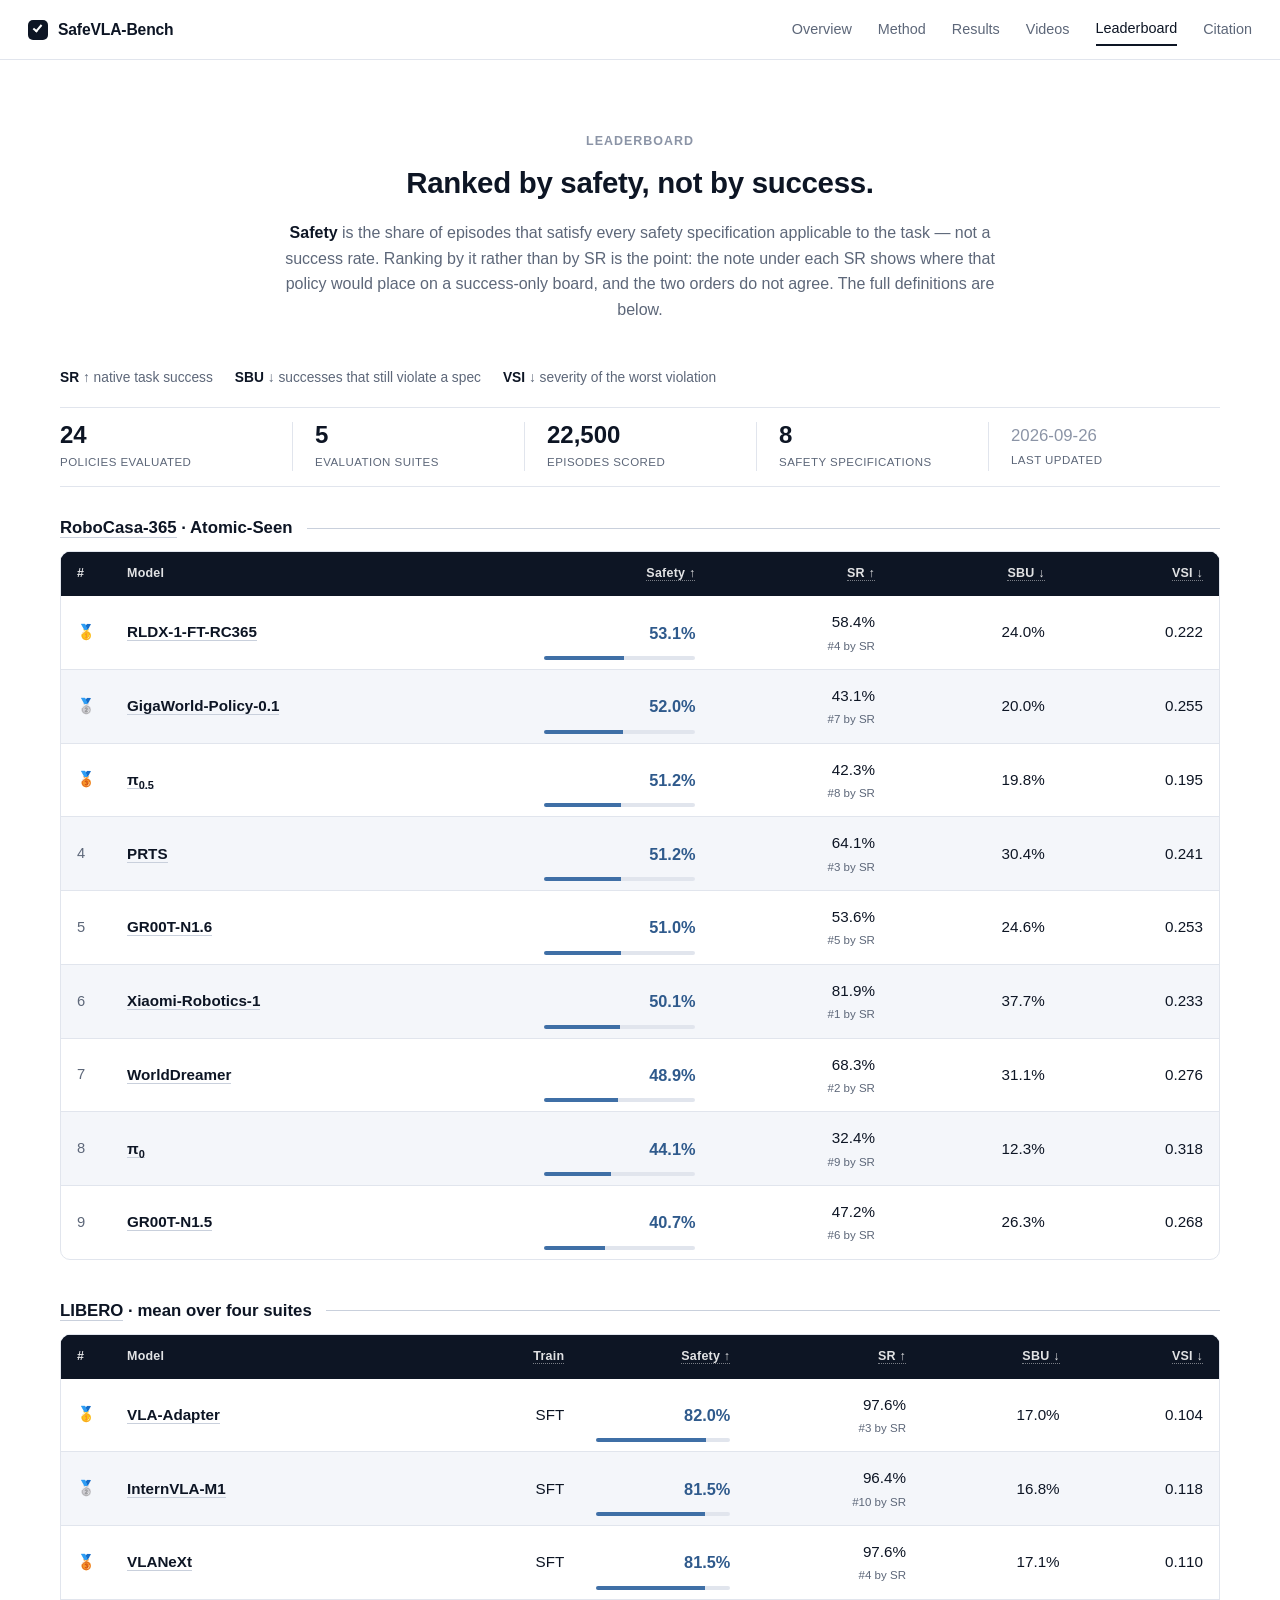
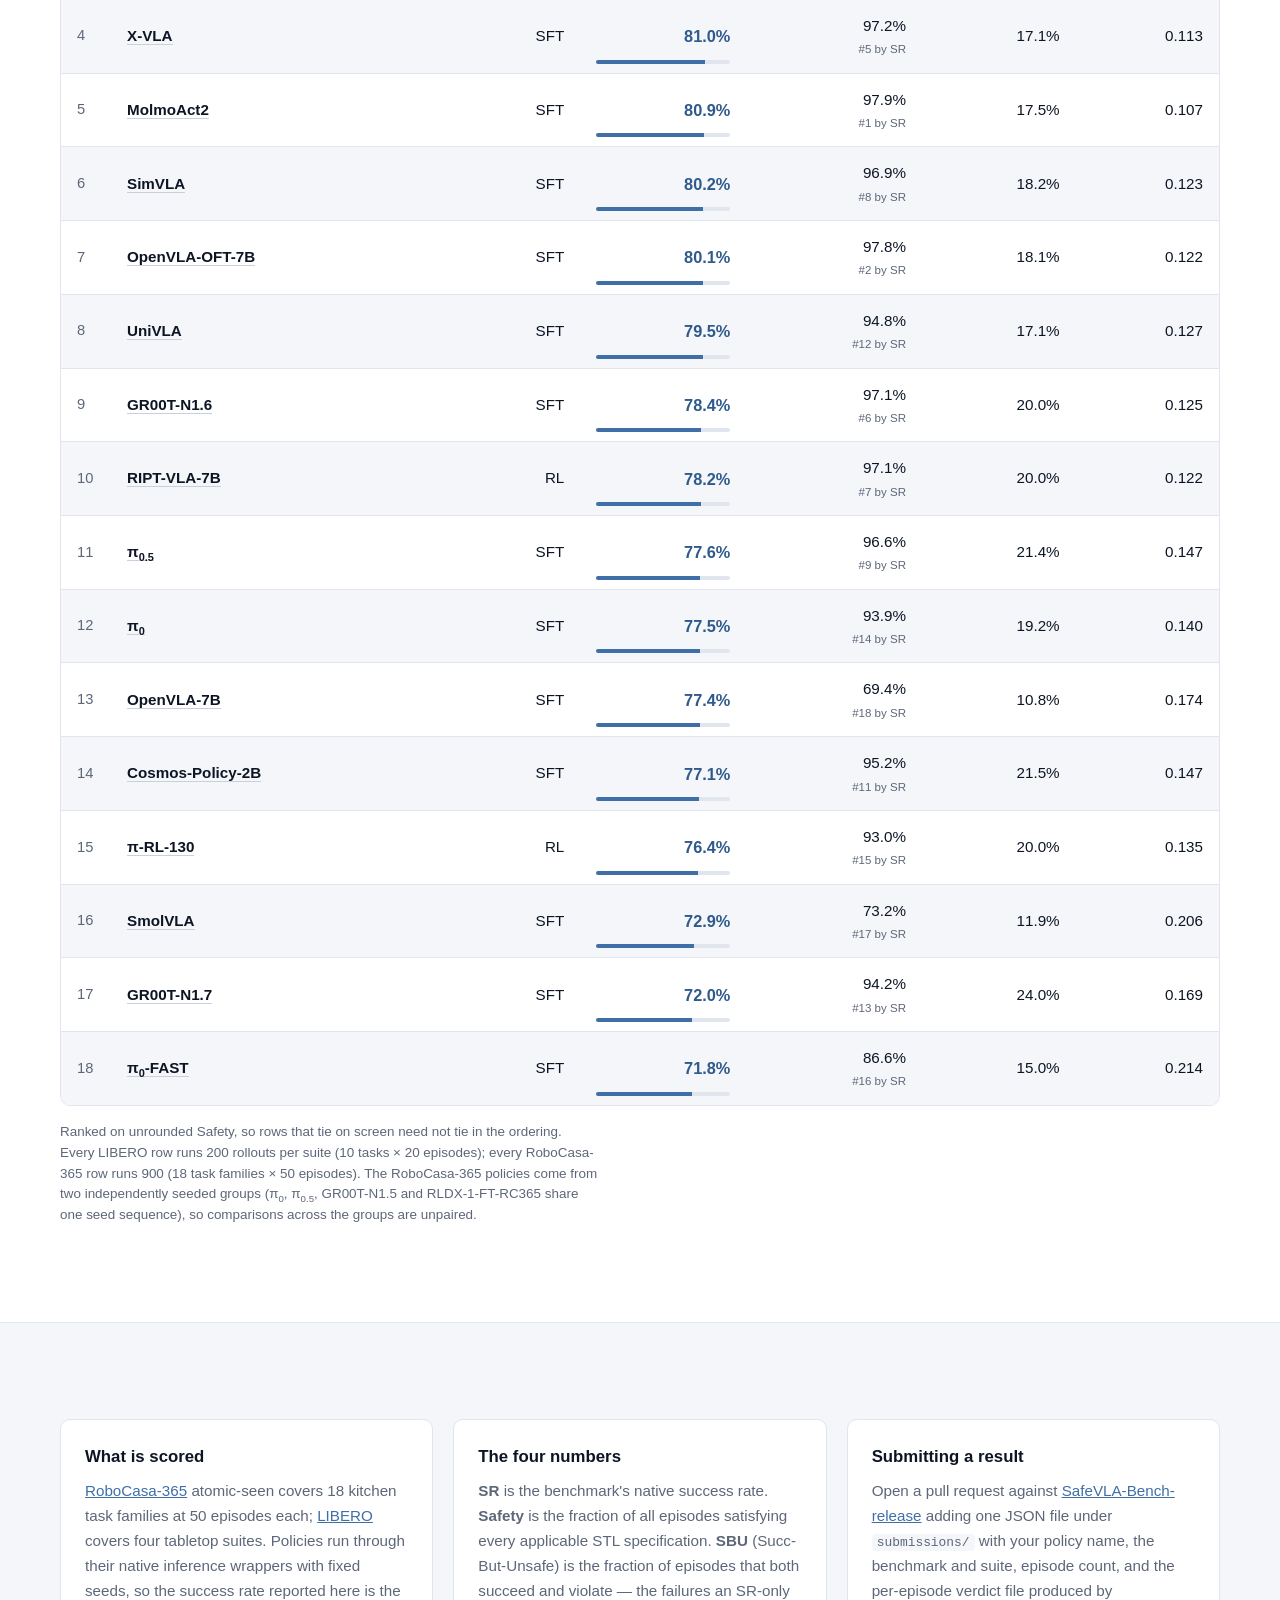
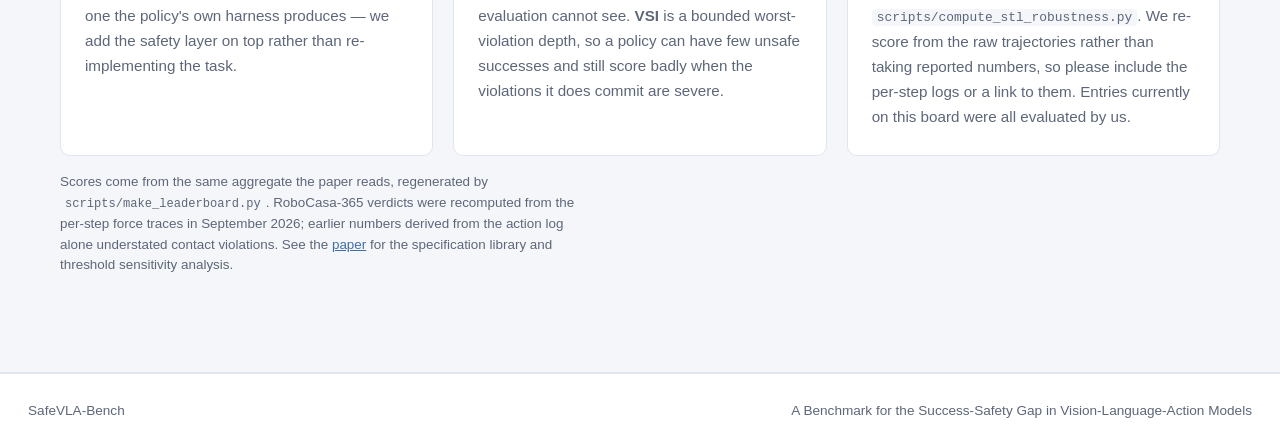
==== commit ea18d835: "Update the overview diagram to the submitted paper's Figure 1 Co-Authored-By: Claude Opus 5.5 <norep" ====
--- a/leaderboard.html
+++ b/leaderboard.html
@@ -7,7 +7,7 @@
   <meta name="theme-color" content="#ffffff">
   <meta property="og:title" content="SafeVLA-Bench Leaderboard">
   <meta property="og:description" content="VLA policies ranked by safety. The highest success rate is not the safest policy.">
-  <meta property="og:image" content="https://safevla.org/static/images/safevla_diagram.png?v=20260924">
+  <meta property="og:image" content="https://safevla.org/static/images/safevla_diagram.png?v=20260926">
   <meta property="og:type" content="website">
   <meta property="og:url" content="https://safevla.org/leaderboard.html">
   <title>Leaderboard &middot; SafeVLA-Bench</title>
@@ -60,7 +60,7 @@
         </p>
 
         <!-- LEADERBOARD-STATS:START -->
-<dl class="board-stats"><div><dt>24</dt><dd>policies evaluated</dd></div><div><dt>5</dt><dd>evaluation suites</dd></div><div><dt>22,500</dt><dd>episodes scored</dd></div><div><dt>8</dt><dd>safety specifications</dd></div><div><dt>2026-09-25</dt><dd>last updated</dd></div></dl>
+<dl class="board-stats"><div><dt>24</dt><dd>policies evaluated</dd></div><div><dt>5</dt><dd>evaluation suites</dd></div><div><dt>22,500</dt><dd>episodes scored</dd></div><div><dt>8</dt><dd>safety specifications</dd></div><div><dt>2026-09-26</dt><dd>last updated</dd></div></dl>
 <!-- LEADERBOARD-STATS:END -->
 
         <h3 class="board-title"><span><a href="https://robocasa.ai/">RoboCasa-365</a> &middot; Atomic-Seen</span></h3>
